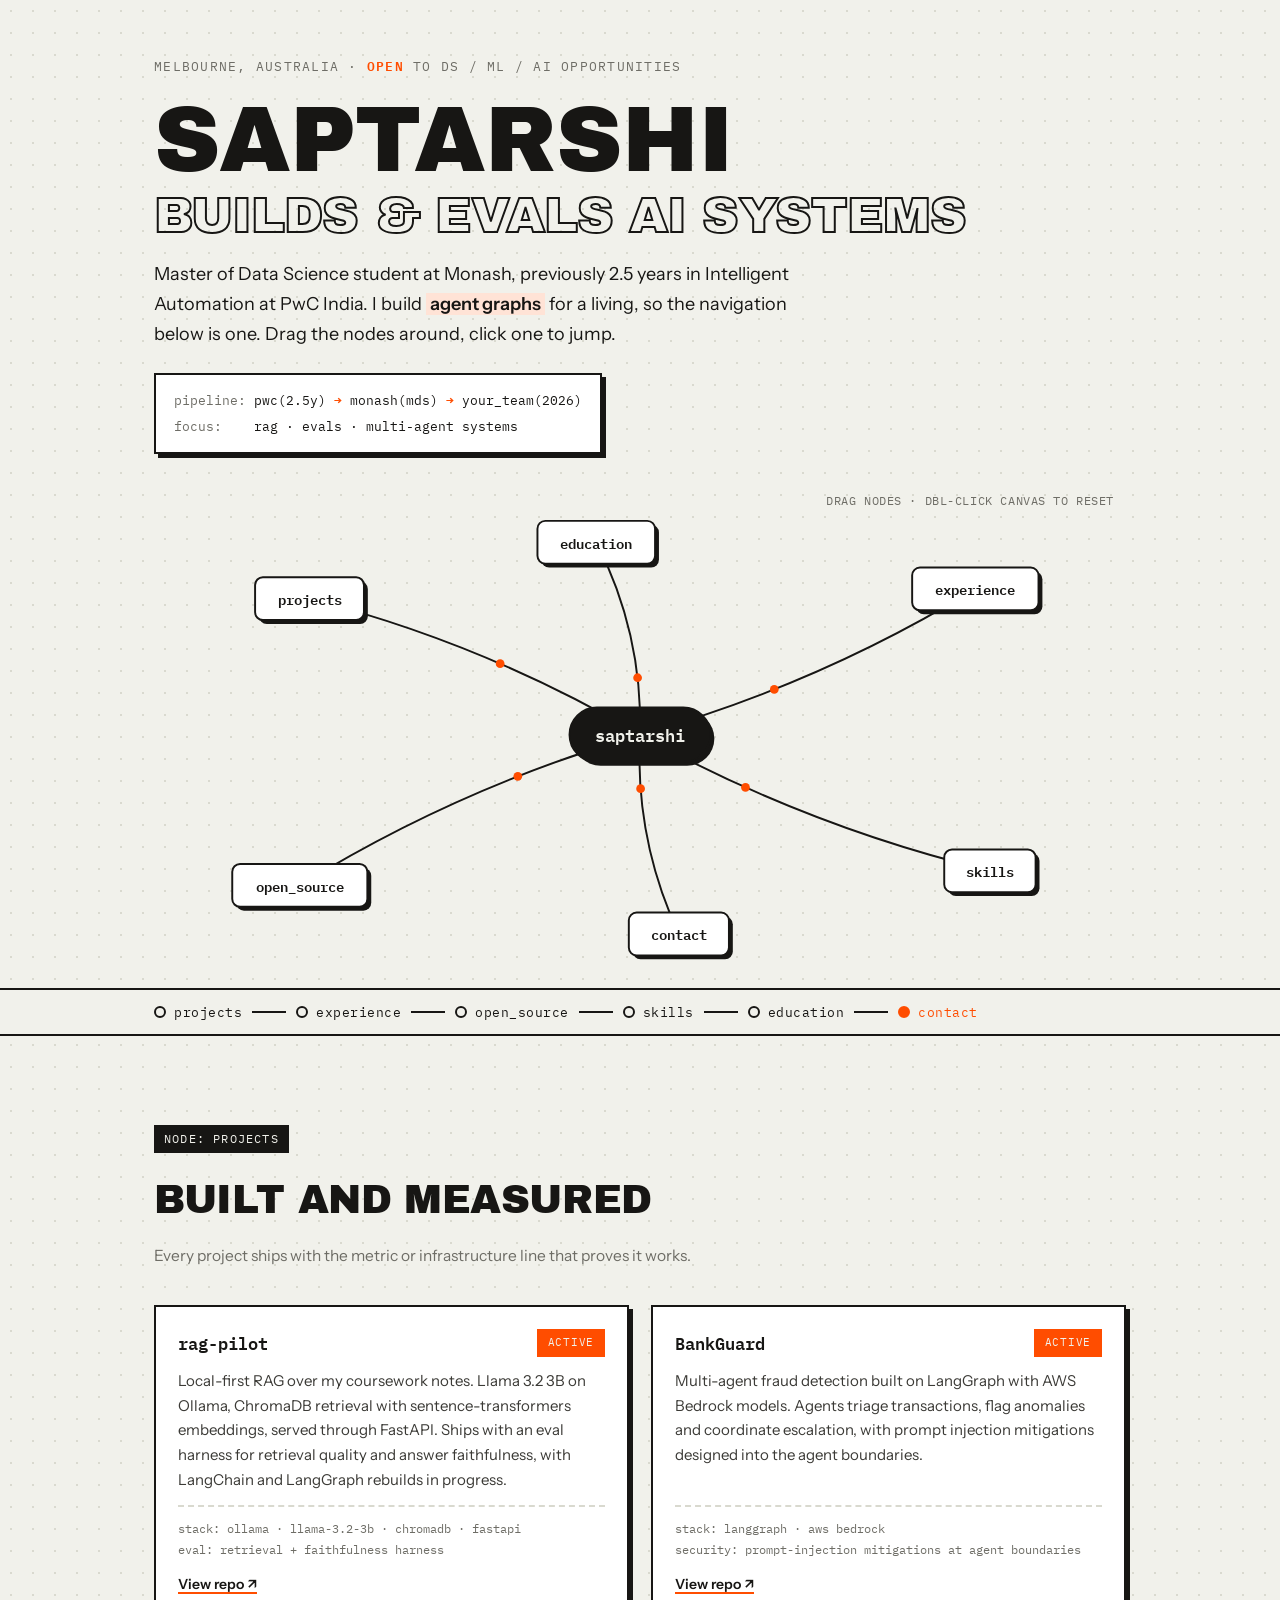
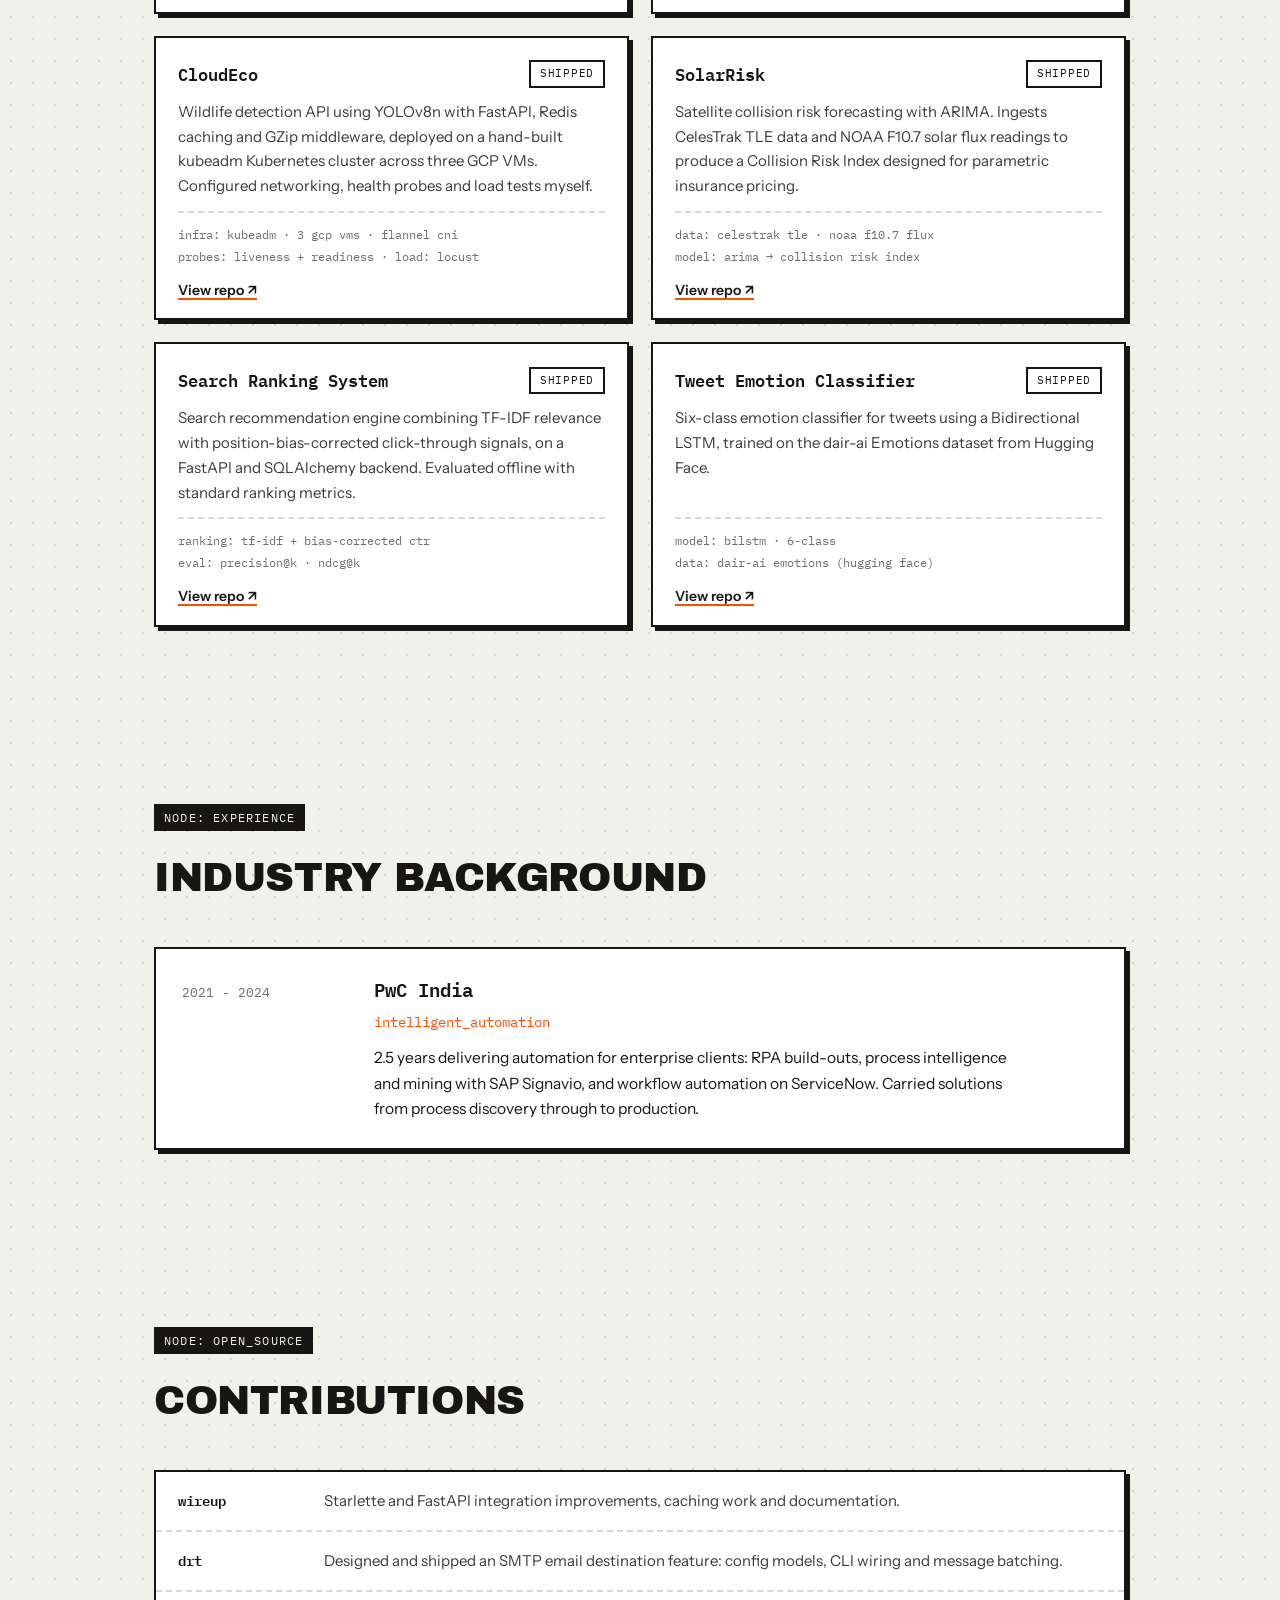
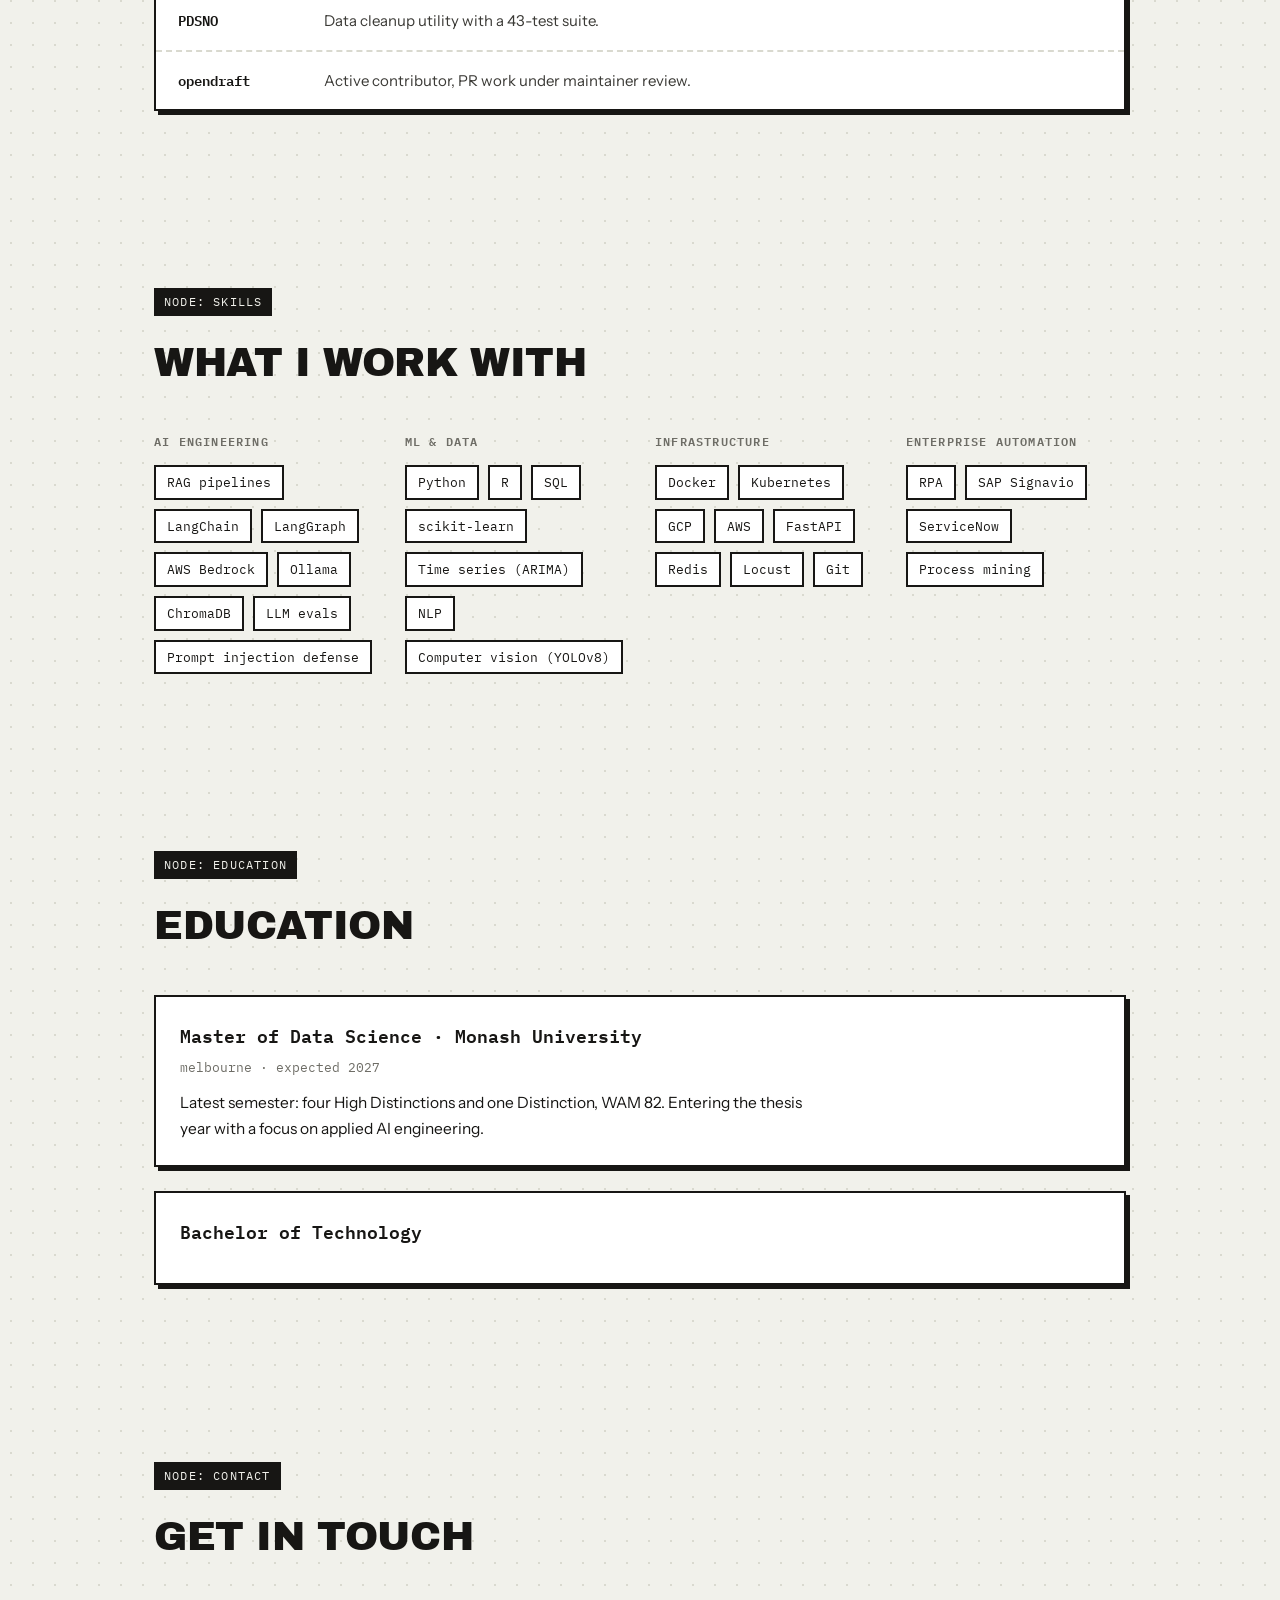
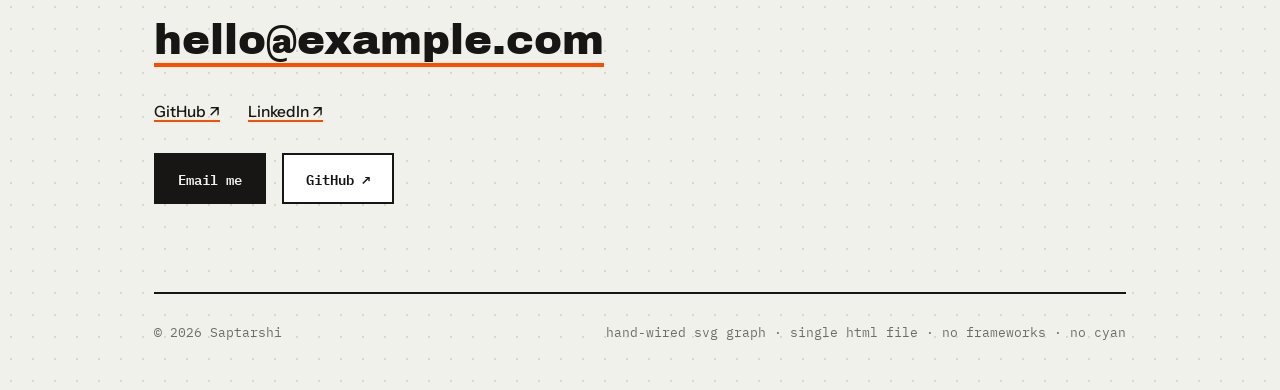
==== index.html @ e649b19e "change 1" ====
<!DOCTYPE html>
<html lang="en">
<head>
<meta charset="UTF-8">
<meta name="viewport" content="width=device-width, initial-scale=1.0">
<title>Saptarshi · AI Engineering Portfolio</title>
<meta name="description" content="Saptarshi: Master of Data Science student at Monash University and ex-PwC Intelligent Automation. Building RAG pipelines, multi-agent systems, and the evals to prove they work.">
<link rel="preconnect" href="https://fonts.googleapis.com">
<link rel="preconnect" href="https://fonts.gstatic.com" crossorigin>
<link href="https://fonts.googleapis.com/css2?family=Archivo+Black&family=Instrument+Sans:wght@400;500;600&family=IBM+Plex+Mono:wght@400;500;600&display=swap" rel="stylesheet">
<style>
  :root {
    --paper: #F1F1EB;
    --dot: #D9D9CF;
    --ink: #171614;
    --muted: #6E6D66;
    --card: #FFFFFF;
    --orange: #FF4D00;
    --orange-soft: #FFE3D6;
    --display: "Archivo Black", system-ui, sans-serif;
    --body: "Instrument Sans", system-ui, sans-serif;
    --mono: "IBM Plex Mono", ui-monospace, "SF Mono", Menlo, monospace;
    --shadow: 4px 4px 0 var(--ink);
    --shadow-lift: 6px 6px 0 var(--ink);
  }

  * { margin: 0; padding: 0; box-sizing: border-box; }
  html { scroll-behavior: smooth; }

  body {
    background-color: var(--paper);
    background-image: radial-gradient(var(--dot) 1.2px, transparent 1.2px);
    background-size: 22px 22px;
    color: var(--ink);
    font-family: var(--body);
    font-size: 16.5px;
    line-height: 1.65;
    -webkit-font-smoothing: antialiased;
    overflow-x: hidden;
  }

  ::selection { background: var(--orange); color: var(--paper); }

  a { color: var(--ink); text-decoration: underline; text-decoration-color: var(--orange); text-decoration-thickness: 2px; text-underline-offset: 3px; }
  a:hover { color: var(--orange); }
  a:focus-visible, [tabindex]:focus-visible {
    outline: 3px solid var(--orange);
    outline-offset: 3px;
  }

  .wrap { max-width: 1020px; margin: 0 auto; padding: 0 24px; }

  /* ---------- Hero ---------- */
  header { padding: 56px 0 20px; }
  .eyebrow {
    font-family: var(--mono); font-size: 12.5px; letter-spacing: 0.1em;
    text-transform: uppercase; color: var(--muted); margin-bottom: 18px;
  }
  .eyebrow b { color: var(--orange); font-weight: 600; }
  h1 {
    font-family: var(--display); font-weight: 400;
    font-size: clamp(44px, 8.5vw, 92px);
    line-height: 0.98; letter-spacing: -0.01em;
    text-transform: uppercase;
  }
  h1 .hollow {
    color: transparent;
    -webkit-text-stroke: 2px var(--ink);
    display: block;
    font-size: 0.55em;
    margin-top: 6px;
  }
  .lede { margin-top: 20px; max-width: 640px; font-size: 18px; }
  .lede b { background: var(--orange-soft); padding: 0 4px; font-weight: 600; }

  .spec {
    margin-top: 24px; display: inline-block;
    font-family: var(--mono); font-size: 13px; line-height: 2;
    background: var(--card); border: 2px solid var(--ink);
    box-shadow: var(--shadow);
    padding: 12px 18px;
  }
  .spec .k { color: var(--muted); }
  .spec .arrow { color: var(--orange); font-weight: 600; }

  /* ---------- Graph nav ---------- */
  .graph-wrap { position: relative; margin: 8px 0 0; }
  .graph-hint {
    position: absolute; top: 10px; right: 12px;
    font-family: var(--mono); font-size: 11.5px; color: var(--muted);
    letter-spacing: 0.05em; text-transform: uppercase;
    pointer-events: none;
  }
  #graph { width: 100%; height: auto; display: block; }
  #graph .node { cursor: pointer; }
  #graph .node .box { transition: fill 0.15s ease; }
  #graph .node:hover .box, #graph .node:focus-visible .box { stroke: var(--orange); }
  #graph .node:hover .nshadow { fill: var(--orange); }
  #graph .node text { user-select: none; pointer-events: none; }
  #graph .edge { transition: stroke 0.15s ease; }

  /* ---------- Pipeline nav (sticky scrollspy) ---------- */
  .pipeline {
    position: sticky; top: 0; z-index: 20;
    background: var(--paper);
    border-top: 2px solid var(--ink);
    border-bottom: 2px solid var(--ink);
    overflow-x: auto;
  }
  .pipeline-inner {
    display: flex; align-items: center;
    max-width: 1020px; margin: 0 auto; padding: 12px 24px;
    min-width: max-content;
  }
  .pnode {
    display: flex; align-items: center; gap: 8px;
    font-family: var(--mono); font-size: 12.5px; letter-spacing: 0.04em;
    color: var(--ink); text-decoration: none; white-space: nowrap;
  }
  .pnode:hover { color: var(--orange); }
  .pnode i {
    width: 12px; height: 12px; border: 2px solid var(--ink);
    border-radius: 50%; background: var(--paper); flex-shrink: 0;
    transition: background 0.15s ease, border-color 0.15s ease;
  }
  .pnode.active { color: var(--orange); }
  .pnode.active i { background: var(--orange); border-color: var(--orange); }
  .pipe {
    width: 34px; height: 2px; background: var(--ink); margin: 0 10px; flex-shrink: 0;
  }
  @media (max-width: 640px) {
    .pnode span { display: none; }
    .pnode.active span { display: inline; }
    .pipe { width: 20px; }
  }

  /* ---------- Sections ---------- */
  .section { padding: 88px 0; }
  .section-head { margin-bottom: 36px; }
  .section-label {
    display: inline-block;
    font-family: var(--mono); font-size: 12px; letter-spacing: 0.1em;
    text-transform: uppercase; color: var(--paper);
    background: var(--ink); padding: 4px 10px; margin-bottom: 14px;
  }
  h2 {
    font-family: var(--display); font-weight: 400;
    font-size: clamp(26px, 4.5vw, 40px); text-transform: uppercase;
    letter-spacing: -0.01em;
  }
  .section-sub { margin-top: 10px; color: var(--muted); max-width: 580px; font-size: 15.5px; }

  /* ---------- Projects ---------- */
  .grid { display: grid; grid-template-columns: 1fr 1fr; gap: 22px; }
  @media (max-width: 780px) { .grid { grid-template-columns: 1fr; } }

  .card {
    background: var(--card);
    border: 2px solid var(--ink);
    box-shadow: var(--shadow);
    padding: 22px 22px 16px;
    display: flex; flex-direction: column; gap: 12px;
    transition: transform 0.15s ease, box-shadow 0.15s ease;
  }
  .card:hover {
    transform: translate(-2px, -2px);
    box-shadow: var(--shadow-lift);
  }
  .card-head { display: flex; align-items: center; justify-content: space-between; gap: 12px; }
  .card h3 { font-family: var(--mono); font-weight: 600; font-size: 17px; }
  .chip {
    font-family: var(--mono); font-size: 10.5px; letter-spacing: 0.07em;
    text-transform: uppercase;
    padding: 3px 9px; border: 2px solid var(--ink); white-space: nowrap;
  }
  .chip-shipped { background: var(--card); color: var(--ink); }
  .chip-active { background: var(--orange); border-color: var(--orange); color: var(--paper); }
  .card p { font-size: 15px; color: #3B3A36; flex: 1; }
  .metrics {
    font-family: var(--mono); font-size: 12px; color: var(--muted);
    border-top: 2px dashed var(--dot); padding-top: 11px; line-height: 1.8;
    word-break: break-word;
  }
  .card-link { font-size: 14px; font-weight: 600; }

  /* ---------- Experience ---------- */
  .xp {
    display: flex; gap: 32px; align-items: baseline;
    background: var(--card); border: 2px solid var(--ink); box-shadow: var(--shadow);
    padding: 26px;
  }
  @media (max-width: 640px) { .xp { flex-direction: column; gap: 8px; } }
  .xp-when { font-family: var(--mono); font-size: 13px; color: var(--muted); min-width: 160px; }
  .xp h3 { font-family: var(--mono); font-weight: 600; font-size: 19px; margin-bottom: 4px; }
  .xp .role { color: var(--orange); font-size: 13.5px; margin-bottom: 12px; font-family: var(--mono); }
  .xp p { max-width: 640px; font-size: 15.5px; }

  /* ---------- Open source ---------- */
  .oss-list { display: flex; flex-direction: column; border: 2px solid var(--ink); background: var(--card); box-shadow: var(--shadow); }
  .oss-item {
    display: flex; gap: 26px; padding: 16px 22px; align-items: baseline;
    border-bottom: 2px dashed var(--dot);
  }
  .oss-item:last-child { border-bottom: none; }
  .oss-item:hover { background: var(--orange-soft); }
  .oss-name { font-family: var(--mono); font-size: 14px; font-weight: 600; min-width: 120px; }
  .oss-desc { font-size: 15px; color: #3B3A36; }
  @media (max-width: 640px) { .oss-item { flex-direction: column; gap: 3px; } }

  /* ---------- Skills ---------- */
  .skills { display: grid; grid-template-columns: repeat(auto-fit, minmax(210px, 1fr)); gap: 30px; }
  .skill-group h3 {
    font-family: var(--mono); font-size: 12px; letter-spacing: 0.1em;
    text-transform: uppercase; color: var(--muted); margin-bottom: 13px; font-weight: 600;
  }
  .tags { display: flex; flex-wrap: wrap; gap: 9px; }
  .tag {
    font-family: var(--mono); font-size: 12.5px; padding: 5px 11px;
    border: 2px solid var(--ink); background: var(--card);
    transition: transform 0.12s ease, box-shadow 0.12s ease;
  }
  .tag:hover { transform: translate(-1px, -1px); box-shadow: 2px 2px 0 var(--ink); }

  /* ---------- Education ---------- */
  .edu { background: var(--card); border: 2px solid var(--ink); box-shadow: var(--shadow); padding: 24px; }
  .edu h3 { font-family: var(--mono); font-weight: 600; font-size: 18px; }
  .edu .meta { font-family: var(--mono); font-size: 13px; color: var(--muted); margin: 6px 0 12px; }
  .edu p { max-width: 640px; font-size: 15.5px; }
  .edu + .edu { margin-top: 24px; }

  /* ---------- Contact ---------- */
  .contact-big a {
    font-family: var(--display); font-weight: 400;
    font-size: clamp(20px, 4.5vw, 42px); text-transform: lowercase;
    color: var(--ink); text-decoration: none;
    border-bottom: 4px solid var(--orange);
  }
  .contact-big a:hover { color: var(--orange); }
  .contact-links { margin-top: 24px; display: flex; gap: 28px; flex-wrap: wrap; font-size: 15.5px; font-weight: 500; }

  .btn {
    font-family: var(--mono); font-weight: 600; font-size: 14px;
    padding: 12px 22px; display: inline-block; text-decoration: none;
    border: 2px solid var(--ink); transition: transform 0.12s ease, box-shadow 0.12s ease;
  }
  .btn:hover { transform: translate(-2px, -2px); box-shadow: var(--shadow); color: inherit; }
  .btn-primary { background: var(--ink); color: var(--paper); }
  .btn-primary:hover { color: var(--paper); }
  .btn-ghost { background: var(--card); color: var(--ink); }
  .cta-row { margin-top: 28px; display: flex; gap: 16px; flex-wrap: wrap; }

  footer {
    border-top: 2px solid var(--ink);
    padding: 28px 0 48px;
    font-family: var(--mono); font-size: 12.5px; color: var(--muted);
    display: flex; justify-content: space-between; gap: 16px; flex-wrap: wrap;
  }

  /* ---------- Reveal ---------- */
  .reveal { opacity: 1; transform: none; }
  .js .reveal { opacity: 0; transform: translateY(18px); transition: opacity 0.5s ease, transform 0.5s ease; }
  .js .reveal.visible { opacity: 1; transform: none; }

  @media (prefers-reduced-motion: reduce) {
    html { scroll-behavior: auto; }
    .js .reveal { opacity: 1; transform: none; transition: none; }
    .card, .tag, .btn { transition: none; }
    #graph .pulse { display: none; }
  }
</style>
</head>
<body>

<div class="wrap">
  <header>
    <p class="eyebrow">Melbourne, Australia · <b>open</b> to DS / ML / AI opportunities</p>
    <h1>
      Saptarshi<!-- TODO: surname -->
      <span class="hollow">builds &amp; evals ai systems</span>
    </h1>
    <p class="lede">
      Master of Data Science student at Monash, previously 2.5 years in Intelligent
      Automation at PwC India. I build <b>agent graphs</b> for a living,
      so the navigation below is one. Drag the nodes around, click one to jump.
    </p>
    <div class="spec">
      <span class="k">pipeline:</span> pwc(2.5y) <span class="arrow">→</span> monash(mds) <span class="arrow">→</span> your_team(2026)<br>
      <span class="k">focus:&nbsp;&nbsp;&nbsp;</span> rag · evals · multi-agent systems
    </div>
  </header>

  <div class="graph-wrap">
    <span class="graph-hint">drag nodes · dbl-click canvas to reset</span>
    <svg id="graph" role="navigation" aria-label="Site navigation graph"></svg>
  </div>
</div>

<nav class="pipeline" aria-label="Section navigation">
  <div class="pipeline-inner">
    <a class="pnode" href="#projects" data-spy="projects"><i></i><span>projects</span></a>
    <span class="pipe"></span>
    <a class="pnode" href="#experience" data-spy="experience"><i></i><span>experience</span></a>
    <span class="pipe"></span>
    <a class="pnode" href="#opensource" data-spy="opensource"><i></i><span>open_source</span></a>
    <span class="pipe"></span>
    <a class="pnode" href="#skills" data-spy="skills"><i></i><span>skills</span></a>
    <span class="pipe"></span>
    <a class="pnode" href="#education" data-spy="education"><i></i><span>education</span></a>
    <span class="pipe"></span>
    <a class="pnode" href="#contact" data-spy="contact"><i></i><span>contact</span></a>
  </div>
</nav>

<div class="wrap">

  <section class="section reveal" id="projects">
    <div class="section-head">
      <p class="section-label">node: projects</p>
      <h2>Built and measured</h2>
      <p class="section-sub">Every project ships with the metric or infrastructure line that proves it works.</p>
    </div>
    <div class="grid">

      <article class="card">
        <div class="card-head">
          <h3>rag-pilot</h3>
          <span class="chip chip-active">active</span>
        </div>
        <p>
          Local-first RAG over my coursework notes. Llama 3.2 3B on Ollama, ChromaDB
          retrieval with sentence-transformers embeddings, served through FastAPI.
          Ships with an eval harness for retrieval quality and answer faithfulness,
          with LangChain and LangGraph rebuilds in progress.
        </p>
        <div class="metrics">stack: ollama · llama-3.2-3b · chromadb · fastapi<br>eval: retrieval + faithfulness harness</div>
        <a class="card-link" href="https://github.com/sap6011" target="_blank" rel="noopener">View repo ↗</a> <!-- TODO: exact repo URL -->
      </article>

      <article class="card">
        <div class="card-head">
          <h3>BankGuard</h3>
          <span class="chip chip-active">active</span>
        </div>
        <p>
          Multi-agent fraud detection built on LangGraph with AWS Bedrock models.
          Agents triage transactions, flag anomalies and coordinate escalation, with
          prompt injection mitigations designed into the agent boundaries.
        </p>
        <div class="metrics">stack: langgraph · aws bedrock<br>security: prompt-injection mitigations at agent boundaries</div>
        <a class="card-link" href="https://github.com/sap6011" target="_blank" rel="noopener">View repo ↗</a> <!-- TODO: exact repo URL -->
      </article>

      <article class="card">
        <div class="card-head">
          <h3>CloudEco</h3>
          <span class="chip chip-shipped">shipped</span>
        </div>
        <p>
          Wildlife detection API using YOLOv8n with FastAPI, Redis caching and GZip
          middleware, deployed on a hand-built kubeadm Kubernetes cluster across three
          GCP VMs. Configured networking, health probes and load tests myself.
        </p>
        <div class="metrics">infra: kubeadm · 3 gcp vms · flannel cni<br>probes: liveness + readiness · load: locust</div>
        <a class="card-link" href="https://github.com/sap6011" target="_blank" rel="noopener">View repo ↗</a> <!-- TODO: exact repo URL -->
      </article>

      <article class="card">
        <div class="card-head">
          <h3>SolarRisk</h3>
          <span class="chip chip-shipped">shipped</span>
        </div>
        <p>
          Satellite collision risk forecasting with ARIMA. Ingests CelesTrak TLE data
          and NOAA F10.7 solar flux readings to produce a Collision Risk Index designed
          for parametric insurance pricing.
        </p>
        <div class="metrics">data: celestrak tle · noaa f10.7 flux<br>model: arima → collision risk index</div>
        <a class="card-link" href="https://github.com/sap6011" target="_blank" rel="noopener">View repo ↗</a> <!-- TODO: exact repo URL -->
      </article>

      <article class="card">
        <div class="card-head">
          <h3>Search Ranking System</h3>
          <span class="chip chip-shipped">shipped</span>
        </div>
        <p>
          Search recommendation engine combining TF-IDF relevance with
          position-bias-corrected click-through signals, on a FastAPI and SQLAlchemy
          backend. Evaluated offline with standard ranking metrics.
        </p>
        <div class="metrics">ranking: tf-idf + bias-corrected ctr<br>eval: precision@k · ndcg@k</div>
        <a class="card-link" href="https://github.com/sap6011" target="_blank" rel="noopener">View repo ↗</a> <!-- TODO: exact repo URL -->
      </article>

      <article class="card">
        <div class="card-head">
          <h3>Tweet Emotion Classifier</h3>
          <span class="chip chip-shipped">shipped</span>
        </div>
        <p>
          Six-class emotion classifier for tweets using a Bidirectional LSTM, trained
          on the dair-ai Emotions dataset from Hugging Face.
        </p>
        <div class="metrics">model: bilstm · 6-class<br>data: dair-ai emotions (hugging face)</div>
        <a class="card-link" href="https://github.com/sap6011" target="_blank" rel="noopener">View repo ↗</a> <!-- TODO: exact repo URL -->
      </article>

    </div>
  </section>

  <section class="section reveal" id="experience">
    <div class="section-head">
      <p class="section-label">node: experience</p>
      <h2>Industry background</h2>
    </div>
    <div class="xp">
      <div class="xp-when">2021 - 2024 <!-- TODO: exact dates --></div>
      <div>
        <h3>PwC India</h3>
        <p class="role">intelligent_automation <!-- TODO: exact job title --></p>
        <p>
          2.5 years delivering automation for enterprise clients: RPA build-outs,
          process intelligence and mining with SAP Signavio, and workflow automation
          on ServiceNow. Carried solutions from process discovery through to production.
        </p>
      </div>
    </div>
  </section>

  <section class="section reveal" id="opensource">
    <div class="section-head">
      <p class="section-label">node: open_source</p>
      <h2>Contributions</h2>
    </div>
    <div class="oss-list">
      <div class="oss-item">
        <span class="oss-name">wireup</span>
        <span class="oss-desc">Starlette and FastAPI integration improvements, caching work and documentation.</span>
      </div>
      <div class="oss-item">
        <span class="oss-name">drt</span>
        <span class="oss-desc">Designed and shipped an SMTP email destination feature: config models, CLI wiring and message batching.</span>
      </div>
      <div class="oss-item">
        <span class="oss-name">PDSNO</span>
        <span class="oss-desc">Data cleanup utility with a 43-test suite.</span>
      </div>
      <div class="oss-item">
        <span class="oss-name">opendraft</span>
        <span class="oss-desc">Active contributor, PR work under maintainer review.</span>
      </div>
    </div>
  </section>

  <section class="section reveal" id="skills">
    <div class="section-head">
      <p class="section-label">node: skills</p>
      <h2>What I work with</h2>
    </div>
    <div class="skills">
      <div class="skill-group">
        <h3>AI engineering</h3>
        <div class="tags">
          <span class="tag">RAG pipelines</span><span class="tag">LangChain</span><span class="tag">LangGraph</span>
          <span class="tag">AWS Bedrock</span><span class="tag">Ollama</span><span class="tag">ChromaDB</span>
          <span class="tag">LLM evals</span><span class="tag">Prompt injection defense</span>
        </div>
      </div>
      <div class="skill-group">
        <h3>ML &amp; data</h3>
        <div class="tags">
          <span class="tag">Python</span><span class="tag">R</span><span class="tag">SQL</span>
          <span class="tag">scikit-learn</span><span class="tag">Time series (ARIMA)</span>
          <span class="tag">NLP</span><span class="tag">Computer vision (YOLOv8)</span>
        </div>
      </div>
      <div class="skill-group">
        <h3>Infrastructure</h3>
        <div class="tags">
          <span class="tag">Docker</span><span class="tag">Kubernetes</span><span class="tag">GCP</span>
          <span class="tag">AWS</span><span class="tag">FastAPI</span><span class="tag">Redis</span>
          <span class="tag">Locust</span><span class="tag">Git</span>
        </div>
      </div>
      <div class="skill-group">
        <h3>Enterprise automation</h3>
        <div class="tags">
          <span class="tag">RPA</span><span class="tag">SAP Signavio</span>
          <span class="tag">ServiceNow</span><span class="tag">Process mining</span>
        </div>
      </div>
    </div>
  </section>

  <section class="section reveal" id="education">
    <div class="section-head">
      <p class="section-label">node: education</p>
      <h2>Education</h2>
    </div>
    <div class="edu">
      <h3>Master of Data Science · Monash University</h3>
      <p class="meta">melbourne · expected 2027 <!-- TODO: verify graduation year --></p>
      <p>
        Latest semester: four High Distinctions and one Distinction, WAM 82.
        <!-- TODO: verify WAM and update as new results land -->
        Entering the thesis year with a focus on applied AI engineering.
      </p>
    </div>
    <div class="edu">
      <h3>Bachelor of Technology <!-- TODO: degree name --></h3>
      <p class="meta"><!-- TODO: university · years --></p>
    </div>
  </section>

  <section class="section reveal" id="contact">
    <div class="section-head">
      <p class="section-label">node: contact</p>
      <h2>Get in touch</h2>
    </div>
    <p class="contact-big"><a href="mailto:hello@example.com">hello@example.com</a></p> <!-- TODO: real email -->
    <div class="contact-links">
      <a href="https://github.com/sap6011" target="_blank" rel="noopener">GitHub ↗</a>
      <a href="#" target="_blank" rel="noopener">LinkedIn ↗</a> <!-- TODO: LinkedIn URL -->
    </div>
    <div class="cta-row">
      <a class="btn btn-primary" href="mailto:hello@example.com">Email me</a> <!-- TODO: real email -->
      <a class="btn btn-ghost" href="https://github.com/sap6011" target="_blank" rel="noopener">GitHub ↗</a>
    </div>
  </section>

  <footer>
    <span>© <span id="year">2026</span> Saptarshi</span>
    <span>hand-wired svg graph · single html file · no frameworks · no cyan</span>
  </footer>

</div>

<script>
(function () {
  document.documentElement.classList.add("js");
  document.getElementById("year").textContent = new Date().getFullYear();

  var reduced = window.matchMedia("(prefers-reduced-motion: reduce)").matches;
  var SVG_NS = "http://www.w3.org/2000/svg";

  /* ================= Graph navigation ================= */

  var svg = document.getElementById("graph");

  var NODES = [
    { id: "root",       label: "saptarshi",   href: null,          root: true },
    { id: "projects",   label: "projects",    href: "#projects" },
    { id: "experience", label: "experience",  href: "#experience" },
    { id: "opensource", label: "open_source", href: "#opensource" },
    { id: "skills",     label: "skills",      href: "#skills" },
    { id: "education",  label: "education",   href: "#education" },
    { id: "contact",    label: "contact",     href: "#contact" }
  ];

  /* Two layouts: wide (landscape) and narrow (portrait) */
  var LAYOUTS = {
    wide: {
      viewBox: [0, 0, 1000, 520],
      pos: {
        root:       [500, 260],
        projects:   [160, 120],
        experience: [845, 110],
        opensource: [150, 415],
        skills:     [860, 400],
        education:  [455, 62],
        contact:    [540, 465]
      }
    },
    narrow: {
      viewBox: [0, 0, 620, 700],
      pos: {
        root:       [310, 350],
        projects:   [140, 130],
        experience: [480, 140],
        opensource: [120, 360],
        skills:     [500, 370],
        education:  [300, 90],
        contact:    [310, 610]
      }
    }
  };

  var mode = window.innerWidth < 700 ? "narrow" : "wide";
  var positions = {};
  var nodeEls = {};
  var edges = [];       /* { path, pulse, motion, to } */
  var edgesLayer, nodesLayer;

  function copyPositions() {
    var src = LAYOUTS[mode].pos;
    positions = {};
    for (var k in src) positions[k] = [src[k][0], src[k][1]];
  }

  function edgePath(from, to) {
    var x1 = positions[from][0], y1 = positions[from][1];
    var x2 = positions[to][0],   y2 = positions[to][1];
    var mx = (x1 + x2) / 2, my = (y1 + y2) / 2;
    /* Perpendicular offset for a gentle hand-drawn curve */
    var dx = x2 - x1, dy = y2 - y1;
    var len = Math.sqrt(dx * dx + dy * dy) || 1;
    var ox = (-dy / len) * 26, oy = (dx / len) * 26;
    return "M " + x1 + " " + y1 + " Q " + (mx + ox) + " " + (my + oy) + " " + x2 + " " + y2;
  }

  function nodeSize(n) {
    var w = n.label.length * 9 + 40;
    var h = n.root ? 56 : 44;
    if (n.root) w += 24;
    return [w, h];
  }

  function buildGraph() {
    svg.innerHTML = "";
    var vb = LAYOUTS[mode].viewBox;
    svg.setAttribute("viewBox", vb.join(" "));

    /* Arrowhead marker */
    var defs = document.createElementNS(SVG_NS, "defs");
    defs.innerHTML =
      '<marker id="arrow" viewBox="0 0 10 10" refX="9" refY="5" markerWidth="7" markerHeight="7" orient="auto-start-reverse">' +
      '<path d="M 0 0 L 10 5 L 0 10 z" fill="#171614"></path></marker>';
    svg.appendChild(defs);

    edgesLayer = document.createElementNS(SVG_NS, "g");
    nodesLayer = document.createElementNS(SVG_NS, "g");
    svg.appendChild(edgesLayer);
    svg.appendChild(nodesLayer);

    edges = [];
    nodeEls = {};

    /* Edges from root to every tab node */
    NODES.forEach(function (n, idx) {
      if (n.root) return;
      var d = edgePath("root", n.id);

      var path = document.createElementNS(SVG_NS, "path");
      path.setAttribute("class", "edge");
      path.setAttribute("d", d);
      path.setAttribute("fill", "none");
      path.setAttribute("stroke", "#171614");
      path.setAttribute("stroke-width", "2");
      path.setAttribute("marker-end", "url(#arrow)");
      edgesLayer.appendChild(path);

      /* Pulse dot travelling along the edge */
      var pulse = document.createElementNS(SVG_NS, "circle");
      pulse.setAttribute("class", "pulse");
      pulse.setAttribute("r", "4.5");
      pulse.setAttribute("fill", "#FF4D00");
      var motion = document.createElementNS(SVG_NS, "animateMotion");
      motion.setAttribute("dur", (3.6 + idx * 0.55).toFixed(2) + "s");
      motion.setAttribute("repeatCount", "indefinite");
      motion.setAttribute("path", d);
      pulse.appendChild(motion);
      if (!reduced) edgesLayer.appendChild(pulse);

      edges.push({ path: path, pulse: pulse, motion: motion, to: n.id });
    });

    /* Nodes */
    NODES.forEach(function (n) {
      var size = nodeSize(n);
      var w = size[0], h = size[1];

      var g = document.createElementNS(SVG_NS, "g");
      g.setAttribute("class", "node");
      g.setAttribute("data-id", n.id);
      if (n.href) {
        g.setAttribute("role", "link");
        g.setAttribute("tabindex", "0");
        g.setAttribute("aria-label", "Go to " + n.label + " section");
      } else {
        g.setAttribute("aria-label", n.label);
      }

      var shadow = document.createElementNS(SVG_NS, "rect");
      shadow.setAttribute("class", "nshadow");
      shadow.setAttribute("x", -w / 2 + 4);
      shadow.setAttribute("y", -h / 2 + 4);
      shadow.setAttribute("width", w);
      shadow.setAttribute("height", h);
      shadow.setAttribute("rx", n.root ? h / 2 : 8);
      shadow.setAttribute("fill", "#171614");

      var box = document.createElementNS(SVG_NS, "rect");
      box.setAttribute("class", "box");
      box.setAttribute("x", -w / 2);
      box.setAttribute("y", -h / 2);
      box.setAttribute("width", w);
      box.setAttribute("height", h);
      box.setAttribute("rx", n.root ? h / 2 : 8);
      box.setAttribute("fill", n.root ? "#171614" : "#FFFFFF");
      box.setAttribute("stroke", "#171614");
      box.setAttribute("stroke-width", "2");

      var text = document.createElementNS(SVG_NS, "text");
      text.setAttribute("text-anchor", "middle");
      text.setAttribute("dominant-baseline", "central");
      text.setAttribute("font-family", "IBM Plex Mono, monospace");
      text.setAttribute("font-size", n.root ? "17" : "14");
      text.setAttribute("font-weight", "600");
      text.setAttribute("fill", n.root ? "#F1F1EB" : "#171614");
      text.textContent = n.label;

      g.appendChild(shadow);
      g.appendChild(box);
      g.appendChild(text);
      nodesLayer.appendChild(g);
      nodeEls[n.id] = g;
      setNodeTransform(n.id);

      attachNodeBehavior(g, n);
    });
  }

  function setNodeTransform(id) {
    nodeEls[id].setAttribute("transform", "translate(" + positions[id][0] + " " + positions[id][1] + ")");
  }

  function refreshEdges(nodeId) {
    edges.forEach(function (e) {
      if (nodeId && e.to !== nodeId && nodeId !== "root") return;
      var d = edgePath("root", e.to);
      e.path.setAttribute("d", d);
      e.motion.setAttribute("path", d);
    });
  }

  function svgPoint(evt) {
    var pt = svg.createSVGPoint();
    pt.x = evt.clientX;
    pt.y = evt.clientY;
    return pt.matrixTransform(svg.getScreenCTM().inverse());
  }

  function attachNodeBehavior(g, n) {
    var dragging = false, moved = false, offX = 0, offY = 0;

    g.style.touchAction = "none";

    g.addEventListener("pointerdown", function (evt) {
      dragging = true; moved = false;
      var p = svgPoint(evt);
      offX = p.x - positions[n.id][0];
      offY = p.y - positions[n.id][1];
      g.setPointerCapture(evt.pointerId);
      evt.preventDefault();
    });

    g.addEventListener("pointermove", function (evt) {
      if (!dragging) return;
      var p = svgPoint(evt);
      var nx = p.x - offX, ny = p.y - offY;
      if (Math.abs(nx - positions[n.id][0]) > 3 || Math.abs(ny - positions[n.id][1]) > 3) moved = true;
      positions[n.id] = [nx, ny];
      setNodeTransform(n.id);
      refreshEdges(n.id);
    });

    g.addEventListener("pointerup", function (evt) {
      dragging = false;
      g.releasePointerCapture(evt.pointerId);
      if (!moved && n.href) {
        var target = document.querySelector(n.href);
        if (target) target.scrollIntoView({ behavior: reduced ? "auto" : "smooth" });
      }
    });

    g.addEventListener("keydown", function (evt) {
      if ((evt.key === "Enter" || evt.key === " ") && n.href) {
        evt.preventDefault();
        var target = document.querySelector(n.href);
        if (target) target.scrollIntoView({ behavior: reduced ? "auto" : "smooth" });
      }
    });
  }

  /* Double-click canvas resets positions */
  svg.addEventListener("dblclick", function () {
    copyPositions();
    NODES.forEach(function (n) { setNodeTransform(n.id); });
    refreshEdges();
  });

  /* Rebuild if crossing the breakpoint */
  window.addEventListener("resize", function () {
    var next = window.innerWidth < 700 ? "narrow" : "wide";
    if (next !== mode) {
      mode = next;
      copyPositions();
      buildGraph();
    }
  });

  copyPositions();
  buildGraph();

  /* ================= Scroll reveals ================= */
  var sections = document.querySelectorAll(".reveal");
  if (!reduced && "IntersectionObserver" in window) {
    var io = new IntersectionObserver(function (entries) {
      entries.forEach(function (e) {
        if (e.isIntersecting) { e.target.classList.add("visible"); io.unobserve(e.target); }
      });
    }, { threshold: 0.08 });
    sections.forEach(function (s) { io.observe(s); });
  } else {
    sections.forEach(function (s) { s.classList.add("visible"); });
  }

  /* ================= Pipeline scrollspy ================= */
  var spyLinks = document.querySelectorAll(".pnode");
  var spyMap = {};
  spyLinks.forEach(function (a) { spyMap[a.getAttribute("data-spy")] = a; });

  if ("IntersectionObserver" in window) {
    var spy = new IntersectionObserver(function (entries) {
      entries.forEach(function (e) {
        if (e.isIntersecting) {
          spyLinks.forEach(function (a) { a.classList.remove("active"); });
          var link = spyMap[e.target.id];
          if (link) link.classList.add("active");
        }
      });
    }, { rootMargin: "-35% 0px -55% 0px" });
    document.querySelectorAll(".section").forEach(function (s) { spy.observe(s); });
  }
})();
</script>

</body>
</html>
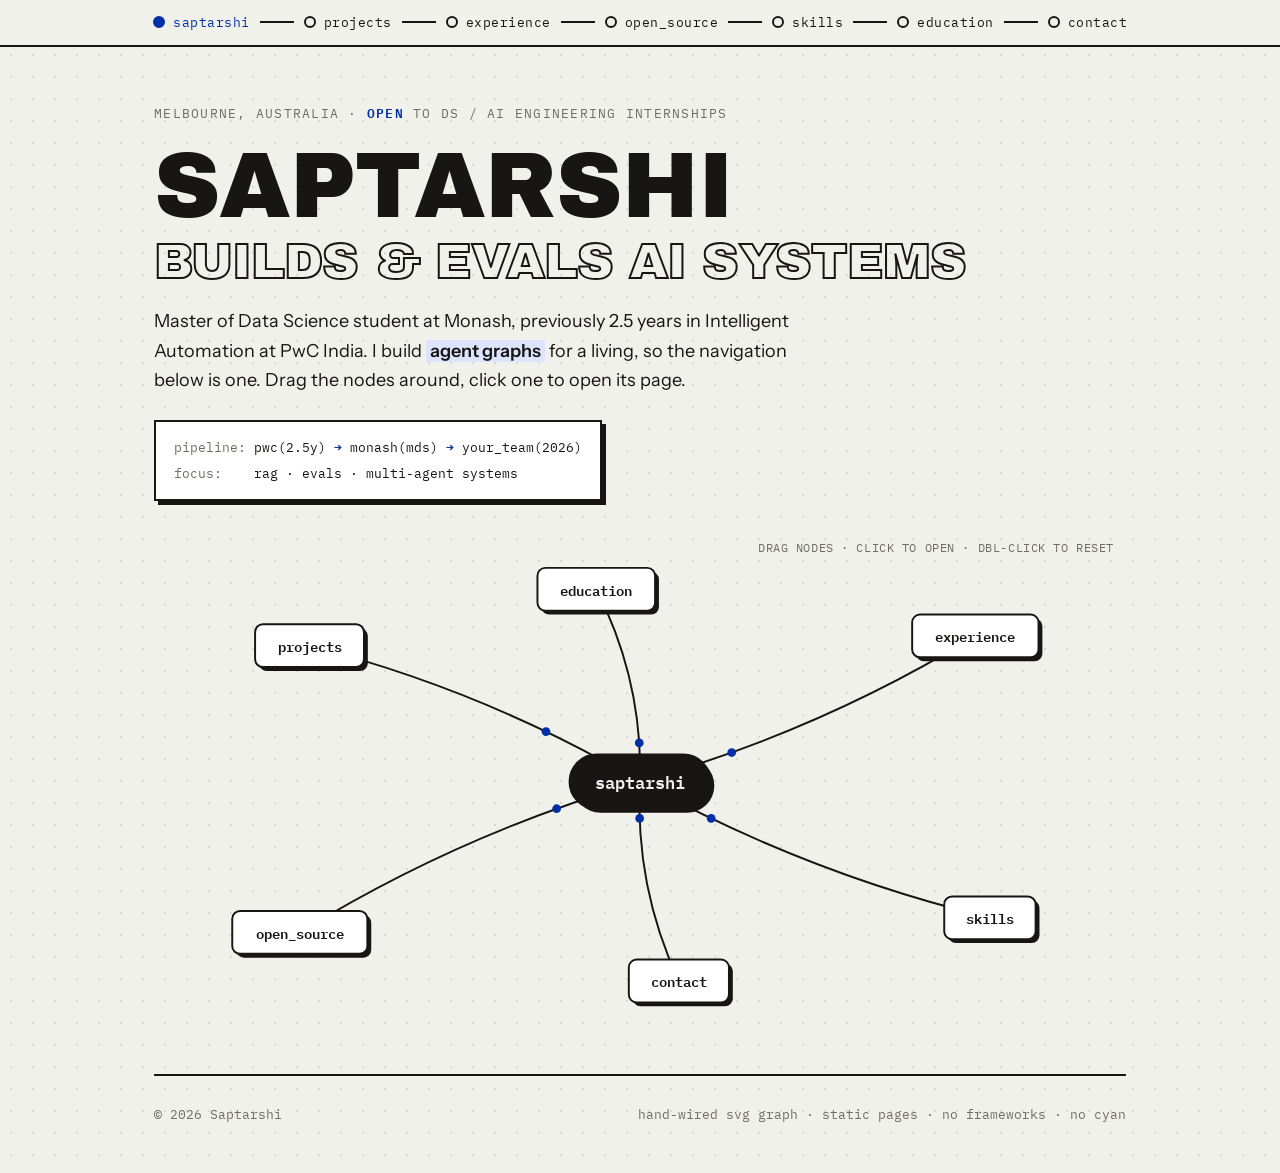
==== commit f7a12fb1: "Add new pages for open source contributions, projects, and skills; create styles for consistent desi" ====
--- a/index.html
+++ b/index.html
@@ -8,272 +8,32 @@
 <link rel="preconnect" href="https://fonts.googleapis.com">
 <link rel="preconnect" href="https://fonts.gstatic.com" crossorigin>
 <link href="https://fonts.googleapis.com/css2?family=Archivo+Black&family=Instrument+Sans:wght@400;500;600&family=IBM+Plex+Mono:wght@400;500;600&display=swap" rel="stylesheet">
-<style>
-  :root {
-    --paper: #F1F1EB;
-    --dot: #D9D9CF;
-    --ink: #171614;
-    --muted: #6E6D66;
-    --card: #FFFFFF;
-    --orange: #FF4D00;
-    --orange-soft: #FFE3D6;
-    --display: "Archivo Black", system-ui, sans-serif;
-    --body: "Instrument Sans", system-ui, sans-serif;
-    --mono: "IBM Plex Mono", ui-monospace, "SF Mono", Menlo, monospace;
-    --shadow: 4px 4px 0 var(--ink);
-    --shadow-lift: 6px 6px 0 var(--ink);
-  }
-
-  * { margin: 0; padding: 0; box-sizing: border-box; }
-  html { scroll-behavior: smooth; }
-
-  body {
-    background-color: var(--paper);
-    background-image: radial-gradient(var(--dot) 1.2px, transparent 1.2px);
-    background-size: 22px 22px;
-    color: var(--ink);
-    font-family: var(--body);
-    font-size: 16.5px;
-    line-height: 1.65;
-    -webkit-font-smoothing: antialiased;
-    overflow-x: hidden;
-  }
-
-  ::selection { background: var(--orange); color: var(--paper); }
-
-  a { color: var(--ink); text-decoration: underline; text-decoration-color: var(--orange); text-decoration-thickness: 2px; text-underline-offset: 3px; }
-  a:hover { color: var(--orange); }
-  a:focus-visible, [tabindex]:focus-visible {
-    outline: 3px solid var(--orange);
-    outline-offset: 3px;
-  }
-
-  .wrap { max-width: 1020px; margin: 0 auto; padding: 0 24px; }
-
-  /* ---------- Hero ---------- */
-  header { padding: 56px 0 20px; }
-  .eyebrow {
-    font-family: var(--mono); font-size: 12.5px; letter-spacing: 0.1em;
-    text-transform: uppercase; color: var(--muted); margin-bottom: 18px;
-  }
-  .eyebrow b { color: var(--orange); font-weight: 600; }
-  h1 {
-    font-family: var(--display); font-weight: 400;
-    font-size: clamp(44px, 8.5vw, 92px);
-    line-height: 0.98; letter-spacing: -0.01em;
-    text-transform: uppercase;
-  }
-  h1 .hollow {
-    color: transparent;
-    -webkit-text-stroke: 2px var(--ink);
-    display: block;
-    font-size: 0.55em;
-    margin-top: 6px;
-  }
-  .lede { margin-top: 20px; max-width: 640px; font-size: 18px; }
-  .lede b { background: var(--orange-soft); padding: 0 4px; font-weight: 600; }
-
-  .spec {
-    margin-top: 24px; display: inline-block;
-    font-family: var(--mono); font-size: 13px; line-height: 2;
-    background: var(--card); border: 2px solid var(--ink);
-    box-shadow: var(--shadow);
-    padding: 12px 18px;
-  }
-  .spec .k { color: var(--muted); }
-  .spec .arrow { color: var(--orange); font-weight: 600; }
-
-  /* ---------- Graph nav ---------- */
-  .graph-wrap { position: relative; margin: 8px 0 0; }
-  .graph-hint {
-    position: absolute; top: 10px; right: 12px;
-    font-family: var(--mono); font-size: 11.5px; color: var(--muted);
-    letter-spacing: 0.05em; text-transform: uppercase;
-    pointer-events: none;
-  }
-  #graph { width: 100%; height: auto; display: block; }
-  #graph .node { cursor: pointer; }
-  #graph .node .box { transition: fill 0.15s ease; }
-  #graph .node:hover .box, #graph .node:focus-visible .box { stroke: var(--orange); }
-  #graph .node:hover .nshadow { fill: var(--orange); }
-  #graph .node text { user-select: none; pointer-events: none; }
-  #graph .edge { transition: stroke 0.15s ease; }
-
-  /* ---------- Pipeline nav (sticky scrollspy) ---------- */
-  .pipeline {
-    position: sticky; top: 0; z-index: 20;
-    background: var(--paper);
-    border-top: 2px solid var(--ink);
-    border-bottom: 2px solid var(--ink);
-    overflow-x: auto;
-  }
-  .pipeline-inner {
-    display: flex; align-items: center;
-    max-width: 1020px; margin: 0 auto; padding: 12px 24px;
-    min-width: max-content;
-  }
-  .pnode {
-    display: flex; align-items: center; gap: 8px;
-    font-family: var(--mono); font-size: 12.5px; letter-spacing: 0.04em;
-    color: var(--ink); text-decoration: none; white-space: nowrap;
-  }
-  .pnode:hover { color: var(--orange); }
-  .pnode i {
-    width: 12px; height: 12px; border: 2px solid var(--ink);
-    border-radius: 50%; background: var(--paper); flex-shrink: 0;
-    transition: background 0.15s ease, border-color 0.15s ease;
-  }
-  .pnode.active { color: var(--orange); }
-  .pnode.active i { background: var(--orange); border-color: var(--orange); }
-  .pipe {
-    width: 34px; height: 2px; background: var(--ink); margin: 0 10px; flex-shrink: 0;
-  }
-  @media (max-width: 640px) {
-    .pnode span { display: none; }
-    .pnode.active span { display: inline; }
-    .pipe { width: 20px; }
-  }
-
-  /* ---------- Sections ---------- */
-  .section { padding: 88px 0; }
-  .section-head { margin-bottom: 36px; }
-  .section-label {
-    display: inline-block;
-    font-family: var(--mono); font-size: 12px; letter-spacing: 0.1em;
-    text-transform: uppercase; color: var(--paper);
-    background: var(--ink); padding: 4px 10px; margin-bottom: 14px;
-  }
-  h2 {
-    font-family: var(--display); font-weight: 400;
-    font-size: clamp(26px, 4.5vw, 40px); text-transform: uppercase;
-    letter-spacing: -0.01em;
-  }
-  .section-sub { margin-top: 10px; color: var(--muted); max-width: 580px; font-size: 15.5px; }
-
-  /* ---------- Projects ---------- */
-  .grid { display: grid; grid-template-columns: 1fr 1fr; gap: 22px; }
-  @media (max-width: 780px) { .grid { grid-template-columns: 1fr; } }
-
-  .card {
-    background: var(--card);
-    border: 2px solid var(--ink);
-    box-shadow: var(--shadow);
-    padding: 22px 22px 16px;
-    display: flex; flex-direction: column; gap: 12px;
-    transition: transform 0.15s ease, box-shadow 0.15s ease;
-  }
-  .card:hover {
-    transform: translate(-2px, -2px);
-    box-shadow: var(--shadow-lift);
-  }
-  .card-head { display: flex; align-items: center; justify-content: space-between; gap: 12px; }
-  .card h3 { font-family: var(--mono); font-weight: 600; font-size: 17px; }
-  .chip {
-    font-family: var(--mono); font-size: 10.5px; letter-spacing: 0.07em;
-    text-transform: uppercase;
-    padding: 3px 9px; border: 2px solid var(--ink); white-space: nowrap;
-  }
-  .chip-shipped { background: var(--card); color: var(--ink); }
-  .chip-active { background: var(--orange); border-color: var(--orange); color: var(--paper); }
-  .card p { font-size: 15px; color: #3B3A36; flex: 1; }
-  .metrics {
-    font-family: var(--mono); font-size: 12px; color: var(--muted);
-    border-top: 2px dashed var(--dot); padding-top: 11px; line-height: 1.8;
-    word-break: break-word;
-  }
-  .card-link { font-size: 14px; font-weight: 600; }
-
-  /* ---------- Experience ---------- */
-  .xp {
-    display: flex; gap: 32px; align-items: baseline;
-    background: var(--card); border: 2px solid var(--ink); box-shadow: var(--shadow);
-    padding: 26px;
-  }
-  @media (max-width: 640px) { .xp { flex-direction: column; gap: 8px; } }
-  .xp-when { font-family: var(--mono); font-size: 13px; color: var(--muted); min-width: 160px; }
-  .xp h3 { font-family: var(--mono); font-weight: 600; font-size: 19px; margin-bottom: 4px; }
-  .xp .role { color: var(--orange); font-size: 13.5px; margin-bottom: 12px; font-family: var(--mono); }
-  .xp p { max-width: 640px; font-size: 15.5px; }
-
-  /* ---------- Open source ---------- */
-  .oss-list { display: flex; flex-direction: column; border: 2px solid var(--ink); background: var(--card); box-shadow: var(--shadow); }
-  .oss-item {
-    display: flex; gap: 26px; padding: 16px 22px; align-items: baseline;
-    border-bottom: 2px dashed var(--dot);
-  }
-  .oss-item:last-child { border-bottom: none; }
-  .oss-item:hover { background: var(--orange-soft); }
-  .oss-name { font-family: var(--mono); font-size: 14px; font-weight: 600; min-width: 120px; }
-  .oss-desc { font-size: 15px; color: #3B3A36; }
-  @media (max-width: 640px) { .oss-item { flex-direction: column; gap: 3px; } }
-
-  /* ---------- Skills ---------- */
-  .skills { display: grid; grid-template-columns: repeat(auto-fit, minmax(210px, 1fr)); gap: 30px; }
-  .skill-group h3 {
-    font-family: var(--mono); font-size: 12px; letter-spacing: 0.1em;
-    text-transform: uppercase; color: var(--muted); margin-bottom: 13px; font-weight: 600;
-  }
-  .tags { display: flex; flex-wrap: wrap; gap: 9px; }
-  .tag {
-    font-family: var(--mono); font-size: 12.5px; padding: 5px 11px;
-    border: 2px solid var(--ink); background: var(--card);
-    transition: transform 0.12s ease, box-shadow 0.12s ease;
-  }
-  .tag:hover { transform: translate(-1px, -1px); box-shadow: 2px 2px 0 var(--ink); }
-
-  /* ---------- Education ---------- */
-  .edu { background: var(--card); border: 2px solid var(--ink); box-shadow: var(--shadow); padding: 24px; }
-  .edu h3 { font-family: var(--mono); font-weight: 600; font-size: 18px; }
-  .edu .meta { font-family: var(--mono); font-size: 13px; color: var(--muted); margin: 6px 0 12px; }
-  .edu p { max-width: 640px; font-size: 15.5px; }
-  .edu + .edu { margin-top: 24px; }
-
-  /* ---------- Contact ---------- */
-  .contact-big a {
-    font-family: var(--display); font-weight: 400;
-    font-size: clamp(20px, 4.5vw, 42px); text-transform: lowercase;
-    color: var(--ink); text-decoration: none;
-    border-bottom: 4px solid var(--orange);
-  }
-  .contact-big a:hover { color: var(--orange); }
-  .contact-links { margin-top: 24px; display: flex; gap: 28px; flex-wrap: wrap; font-size: 15.5px; font-weight: 500; }
-
-  .btn {
-    font-family: var(--mono); font-weight: 600; font-size: 14px;
-    padding: 12px 22px; display: inline-block; text-decoration: none;
-    border: 2px solid var(--ink); transition: transform 0.12s ease, box-shadow 0.12s ease;
-  }
-  .btn:hover { transform: translate(-2px, -2px); box-shadow: var(--shadow); color: inherit; }
-  .btn-primary { background: var(--ink); color: var(--paper); }
-  .btn-primary:hover { color: var(--paper); }
-  .btn-ghost { background: var(--card); color: var(--ink); }
-  .cta-row { margin-top: 28px; display: flex; gap: 16px; flex-wrap: wrap; }
-
-  footer {
-    border-top: 2px solid var(--ink);
-    padding: 28px 0 48px;
-    font-family: var(--mono); font-size: 12.5px; color: var(--muted);
-    display: flex; justify-content: space-between; gap: 16px; flex-wrap: wrap;
-  }
-
-  /* ---------- Reveal ---------- */
-  .reveal { opacity: 1; transform: none; }
-  .js .reveal { opacity: 0; transform: translateY(18px); transition: opacity 0.5s ease, transform 0.5s ease; }
-  .js .reveal.visible { opacity: 1; transform: none; }
-
-  @media (prefers-reduced-motion: reduce) {
-    html { scroll-behavior: auto; }
-    .js .reveal { opacity: 1; transform: none; transition: none; }
-    .card, .tag, .btn { transition: none; }
-    #graph .pulse { display: none; }
-  }
-</style>
+<link rel="stylesheet" href="styles.css">
 </head>
 <body>
 
+<nav class="pipeline" aria-label="Site navigation">
+  <div class="pipeline-inner">
+    <a class="pnode root active" href="index.html"><i></i><span>saptarshi</span></a>
+    <span class="pipe"></span>
+    <a class="pnode" href="projects.html"><i></i><span>projects</span></a>
+    <span class="pipe"></span>
+    <a class="pnode" href="experience.html"><i></i><span>experience</span></a>
+    <span class="pipe"></span>
+    <a class="pnode" href="opensource.html"><i></i><span>open_source</span></a>
+    <span class="pipe"></span>
+    <a class="pnode" href="skills.html"><i></i><span>skills</span></a>
+    <span class="pipe"></span>
+    <a class="pnode" href="education.html"><i></i><span>education</span></a>
+    <span class="pipe"></span>
+    <a class="pnode" href="contact.html"><i></i><span>contact</span></a>
+  </div>
+</nav>
+
 <div class="wrap">
-  <header>
-    <p class="eyebrow">Melbourne, Australia · <b>open</b> to DS / ML / AI opportunities</p>
+
+  <header class="hero">
+    <p class="eyebrow">Melbourne, Australia · <b>open</b> to DS / AI engineering internships</p>
     <h1>
       Saptarshi<!-- TODO: surname -->
       <span class="hollow">builds &amp; evals ai systems</span>
@@ -281,7 +41,7 @@
     <p class="lede">
       Master of Data Science student at Monash, previously 2.5 years in Intelligent
       Automation at PwC India. I build <b>agent graphs</b> for a living,
-      so the navigation below is one. Drag the nodes around, click one to jump.
+      so the navigation below is one. Drag the nodes around, click one to open its page.
     </p>
     <div class="spec">
       <span class="k">pipeline:</span> pwc(2.5y) <span class="arrow">→</span> monash(mds) <span class="arrow">→</span> your_team(2026)<br>
@@ -290,550 +50,17 @@
   </header>
 
   <div class="graph-wrap">
-    <span class="graph-hint">drag nodes · dbl-click canvas to reset</span>
-    <svg id="graph" role="navigation" aria-label="Site navigation graph"></svg>
+    <span class="graph-hint">drag nodes · click to open · dbl-click to reset</span>
+    <svg id="graph" role="navigation" aria-label="Portfolio navigation graph"></svg>
   </div>
-</div>
-
-<nav class="pipeline" aria-label="Section navigation">
-  <div class="pipeline-inner">
-    <a class="pnode" href="#projects" data-spy="projects"><i></i><span>projects</span></a>
-    <span class="pipe"></span>
-    <a class="pnode" href="#experience" data-spy="experience"><i></i><span>experience</span></a>
-    <span class="pipe"></span>
-    <a class="pnode" href="#opensource" data-spy="opensource"><i></i><span>open_source</span></a>
-    <span class="pipe"></span>
-    <a class="pnode" href="#skills" data-spy="skills"><i></i><span>skills</span></a>
-    <span class="pipe"></span>
-    <a class="pnode" href="#education" data-spy="education"><i></i><span>education</span></a>
-    <span class="pipe"></span>
-    <a class="pnode" href="#contact" data-spy="contact"><i></i><span>contact</span></a>
-  </div>
-</nav>
-
-<div class="wrap">
-
-  <section class="section reveal" id="projects">
-    <div class="section-head">
-      <p class="section-label">node: projects</p>
-      <h2>Built and measured</h2>
-      <p class="section-sub">Every project ships with the metric or infrastructure line that proves it works.</p>
-    </div>
-    <div class="grid">
-
-      <article class="card">
-        <div class="card-head">
-          <h3>rag-pilot</h3>
-          <span class="chip chip-active">active</span>
-        </div>
-        <p>
-          Local-first RAG over my coursework notes. Llama 3.2 3B on Ollama, ChromaDB
-          retrieval with sentence-transformers embeddings, served through FastAPI.
-          Ships with an eval harness for retrieval quality and answer faithfulness,
-          with LangChain and LangGraph rebuilds in progress.
-        </p>
-        <div class="metrics">stack: ollama · llama-3.2-3b · chromadb · fastapi<br>eval: retrieval + faithfulness harness</div>
-        <a class="card-link" href="https://github.com/sap6011" target="_blank" rel="noopener">View repo ↗</a> <!-- TODO: exact repo URL -->
-      </article>
-
-      <article class="card">
-        <div class="card-head">
-          <h3>BankGuard</h3>
-          <span class="chip chip-active">active</span>
-        </div>
-        <p>
-          Multi-agent fraud detection built on LangGraph with AWS Bedrock models.
-          Agents triage transactions, flag anomalies and coordinate escalation, with
-          prompt injection mitigations designed into the agent boundaries.
-        </p>
-        <div class="metrics">stack: langgraph · aws bedrock<br>security: prompt-injection mitigations at agent boundaries</div>
-        <a class="card-link" href="https://github.com/sap6011" target="_blank" rel="noopener">View repo ↗</a> <!-- TODO: exact repo URL -->
-      </article>
-
-      <article class="card">
-        <div class="card-head">
-          <h3>CloudEco</h3>
-          <span class="chip chip-shipped">shipped</span>
-        </div>
-        <p>
-          Wildlife detection API using YOLOv8n with FastAPI, Redis caching and GZip
-          middleware, deployed on a hand-built kubeadm Kubernetes cluster across three
-          GCP VMs. Configured networking, health probes and load tests myself.
-        </p>
-        <div class="metrics">infra: kubeadm · 3 gcp vms · flannel cni<br>probes: liveness + readiness · load: locust</div>
-        <a class="card-link" href="https://github.com/sap6011" target="_blank" rel="noopener">View repo ↗</a> <!-- TODO: exact repo URL -->
-      </article>
-
-      <article class="card">
-        <div class="card-head">
-          <h3>SolarRisk</h3>
-          <span class="chip chip-shipped">shipped</span>
-        </div>
-        <p>
-          Satellite collision risk forecasting with ARIMA. Ingests CelesTrak TLE data
-          and NOAA F10.7 solar flux readings to produce a Collision Risk Index designed
-          for parametric insurance pricing.
-        </p>
-        <div class="metrics">data: celestrak tle · noaa f10.7 flux<br>model: arima → collision risk index</div>
-        <a class="card-link" href="https://github.com/sap6011" target="_blank" rel="noopener">View repo ↗</a> <!-- TODO: exact repo URL -->
-      </article>
-
-      <article class="card">
-        <div class="card-head">
-          <h3>Search Ranking System</h3>
-          <span class="chip chip-shipped">shipped</span>
-        </div>
-        <p>
-          Search recommendation engine combining TF-IDF relevance with
-          position-bias-corrected click-through signals, on a FastAPI and SQLAlchemy
-          backend. Evaluated offline with standard ranking metrics.
-        </p>
-        <div class="metrics">ranking: tf-idf + bias-corrected ctr<br>eval: precision@k · ndcg@k</div>
-        <a class="card-link" href="https://github.com/sap6011" target="_blank" rel="noopener">View repo ↗</a> <!-- TODO: exact repo URL -->
-      </article>
-
-      <article class="card">
-        <div class="card-head">
-          <h3>Tweet Emotion Classifier</h3>
-          <span class="chip chip-shipped">shipped</span>
-        </div>
-        <p>
-          Six-class emotion classifier for tweets using a Bidirectional LSTM, trained
-          on the dair-ai Emotions dataset from Hugging Face.
-        </p>
-        <div class="metrics">model: bilstm · 6-class<br>data: dair-ai emotions (hugging face)</div>
-        <a class="card-link" href="https://github.com/sap6011" target="_blank" rel="noopener">View repo ↗</a> <!-- TODO: exact repo URL -->
-      </article>
-
-    </div>
-  </section>
-
-  <section class="section reveal" id="experience">
-    <div class="section-head">
-      <p class="section-label">node: experience</p>
-      <h2>Industry background</h2>
-    </div>
-    <div class="xp">
-      <div class="xp-when">2021 - 2024 <!-- TODO: exact dates --></div>
-      <div>
-        <h3>PwC India</h3>
-        <p class="role">intelligent_automation <!-- TODO: exact job title --></p>
-        <p>
-          2.5 years delivering automation for enterprise clients: RPA build-outs,
-          process intelligence and mining with SAP Signavio, and workflow automation
-          on ServiceNow. Carried solutions from process discovery through to production.
-        </p>
-      </div>
-    </div>
-  </section>
-
-  <section class="section reveal" id="opensource">
-    <div class="section-head">
-      <p class="section-label">node: open_source</p>
-      <h2>Contributions</h2>
-    </div>
-    <div class="oss-list">
-      <div class="oss-item">
-        <span class="oss-name">wireup</span>
-        <span class="oss-desc">Starlette and FastAPI integration improvements, caching work and documentation.</span>
-      </div>
-      <div class="oss-item">
-        <span class="oss-name">drt</span>
-        <span class="oss-desc">Designed and shipped an SMTP email destination feature: config models, CLI wiring and message batching.</span>
-      </div>
-      <div class="oss-item">
-        <span class="oss-name">PDSNO</span>
-        <span class="oss-desc">Data cleanup utility with a 43-test suite.</span>
-      </div>
-      <div class="oss-item">
-        <span class="oss-name">opendraft</span>
-        <span class="oss-desc">Active contributor, PR work under maintainer review.</span>
-      </div>
-    </div>
-  </section>
-
-  <section class="section reveal" id="skills">
-    <div class="section-head">
-      <p class="section-label">node: skills</p>
-      <h2>What I work with</h2>
-    </div>
-    <div class="skills">
-      <div class="skill-group">
-        <h3>AI engineering</h3>
-        <div class="tags">
-          <span class="tag">RAG pipelines</span><span class="tag">LangChain</span><span class="tag">LangGraph</span>
-          <span class="tag">AWS Bedrock</span><span class="tag">Ollama</span><span class="tag">ChromaDB</span>
-          <span class="tag">LLM evals</span><span class="tag">Prompt injection defense</span>
-        </div>
-      </div>
-      <div class="skill-group">
-        <h3>ML &amp; data</h3>
-        <div class="tags">
-          <span class="tag">Python</span><span class="tag">R</span><span class="tag">SQL</span>
-          <span class="tag">scikit-learn</span><span class="tag">Time series (ARIMA)</span>
-          <span class="tag">NLP</span><span class="tag">Computer vision (YOLOv8)</span>
-        </div>
-      </div>
-      <div class="skill-group">
-        <h3>Infrastructure</h3>
-        <div class="tags">
-          <span class="tag">Docker</span><span class="tag">Kubernetes</span><span class="tag">GCP</span>
-          <span class="tag">AWS</span><span class="tag">FastAPI</span><span class="tag">Redis</span>
-          <span class="tag">Locust</span><span class="tag">Git</span>
-        </div>
-      </div>
-      <div class="skill-group">
-        <h3>Enterprise automation</h3>
-        <div class="tags">
-          <span class="tag">RPA</span><span class="tag">SAP Signavio</span>
-          <span class="tag">ServiceNow</span><span class="tag">Process mining</span>
-        </div>
-      </div>
-    </div>
-  </section>
-
-  <section class="section reveal" id="education">
-    <div class="section-head">
-      <p class="section-label">node: education</p>
-      <h2>Education</h2>
-    </div>
-    <div class="edu">
-      <h3>Master of Data Science · Monash University</h3>
-      <p class="meta">melbourne · expected 2027 <!-- TODO: verify graduation year --></p>
-      <p>
-        Latest semester: four High Distinctions and one Distinction, WAM 82.
-        <!-- TODO: verify WAM and update as new results land -->
-        Entering the thesis year with a focus on applied AI engineering.
-      </p>
-    </div>
-    <div class="edu">
-      <h3>Bachelor of Technology <!-- TODO: degree name --></h3>
-      <p class="meta"><!-- TODO: university · years --></p>
-    </div>
-  </section>
-
-  <section class="section reveal" id="contact">
-    <div class="section-head">
-      <p class="section-label">node: contact</p>
-      <h2>Get in touch</h2>
-    </div>
-    <p class="contact-big"><a href="mailto:hello@example.com">hello@example.com</a></p> <!-- TODO: real email -->
-    <div class="contact-links">
-      <a href="https://github.com/sap6011" target="_blank" rel="noopener">GitHub ↗</a>
-      <a href="#" target="_blank" rel="noopener">LinkedIn ↗</a> <!-- TODO: LinkedIn URL -->
-    </div>
-    <div class="cta-row">
-      <a class="btn btn-primary" href="mailto:hello@example.com">Email me</a> <!-- TODO: real email -->
-      <a class="btn btn-ghost" href="https://github.com/sap6011" target="_blank" rel="noopener">GitHub ↗</a>
-    </div>
-  </section>
 
   <footer>
     <span>© <span id="year">2026</span> Saptarshi</span>
-    <span>hand-wired svg graph · single html file · no frameworks · no cyan</span>
+    <span>hand-wired svg graph · static pages · no frameworks · no cyan</span>
   </footer>
 
 </div>
 
-<script>
-(function () {
-  document.documentElement.classList.add("js");
-  document.getElementById("year").textContent = new Date().getFullYear();
-
-  var reduced = window.matchMedia("(prefers-reduced-motion: reduce)").matches;
-  var SVG_NS = "http://www.w3.org/2000/svg";
-
-  /* ================= Graph navigation ================= */
-
-  var svg = document.getElementById("graph");
-
-  var NODES = [
-    { id: "root",       label: "saptarshi",   href: null,          root: true },
-    { id: "projects",   label: "projects",    href: "#projects" },
-    { id: "experience", label: "experience",  href: "#experience" },
-    { id: "opensource", label: "open_source", href: "#opensource" },
-    { id: "skills",     label: "skills",      href: "#skills" },
-    { id: "education",  label: "education",   href: "#education" },
-    { id: "contact",    label: "contact",     href: "#contact" }
-  ];
-
-  /* Two layouts: wide (landscape) and narrow (portrait) */
-  var LAYOUTS = {
-    wide: {
-      viewBox: [0, 0, 1000, 520],
-      pos: {
-        root:       [500, 260],
-        projects:   [160, 120],
-        experience: [845, 110],
-        opensource: [150, 415],
-        skills:     [860, 400],
-        education:  [455, 62],
-        contact:    [540, 465]
-      }
-    },
-    narrow: {
-      viewBox: [0, 0, 620, 700],
-      pos: {
-        root:       [310, 350],
-        projects:   [140, 130],
-        experience: [480, 140],
-        opensource: [120, 360],
-        skills:     [500, 370],
-        education:  [300, 90],
-        contact:    [310, 610]
-      }
-    }
-  };
-
-  var mode = window.innerWidth < 700 ? "narrow" : "wide";
-  var positions = {};
-  var nodeEls = {};
-  var edges = [];       /* { path, pulse, motion, to } */
-  var edgesLayer, nodesLayer;
-
-  function copyPositions() {
-    var src = LAYOUTS[mode].pos;
-    positions = {};
-    for (var k in src) positions[k] = [src[k][0], src[k][1]];
-  }
-
-  function edgePath(from, to) {
-    var x1 = positions[from][0], y1 = positions[from][1];
-    var x2 = positions[to][0],   y2 = positions[to][1];
-    var mx = (x1 + x2) / 2, my = (y1 + y2) / 2;
-    /* Perpendicular offset for a gentle hand-drawn curve */
-    var dx = x2 - x1, dy = y2 - y1;
-    var len = Math.sqrt(dx * dx + dy * dy) || 1;
-    var ox = (-dy / len) * 26, oy = (dx / len) * 26;
-    return "M " + x1 + " " + y1 + " Q " + (mx + ox) + " " + (my + oy) + " " + x2 + " " + y2;
-  }
-
-  function nodeSize(n) {
-    var w = n.label.length * 9 + 40;
-    var h = n.root ? 56 : 44;
-    if (n.root) w += 24;
-    return [w, h];
-  }
-
-  function buildGraph() {
-    svg.innerHTML = "";
-    var vb = LAYOUTS[mode].viewBox;
-    svg.setAttribute("viewBox", vb.join(" "));
-
-    /* Arrowhead marker */
-    var defs = document.createElementNS(SVG_NS, "defs");
-    defs.innerHTML =
-      '<marker id="arrow" viewBox="0 0 10 10" refX="9" refY="5" markerWidth="7" markerHeight="7" orient="auto-start-reverse">' +
-      '<path d="M 0 0 L 10 5 L 0 10 z" fill="#171614"></path></marker>';
-    svg.appendChild(defs);
-
-    edgesLayer = document.createElementNS(SVG_NS, "g");
-    nodesLayer = document.createElementNS(SVG_NS, "g");
-    svg.appendChild(edgesLayer);
-    svg.appendChild(nodesLayer);
-
-    edges = [];
-    nodeEls = {};
-
-    /* Edges from root to every tab node */
-    NODES.forEach(function (n, idx) {
-      if (n.root) return;
-      var d = edgePath("root", n.id);
-
-      var path = document.createElementNS(SVG_NS, "path");
-      path.setAttribute("class", "edge");
-      path.setAttribute("d", d);
-      path.setAttribute("fill", "none");
-      path.setAttribute("stroke", "#171614");
-      path.setAttribute("stroke-width", "2");
-      path.setAttribute("marker-end", "url(#arrow)");
-      edgesLayer.appendChild(path);
-
-      /* Pulse dot travelling along the edge */
-      var pulse = document.createElementNS(SVG_NS, "circle");
-      pulse.setAttribute("class", "pulse");
-      pulse.setAttribute("r", "4.5");
-      pulse.setAttribute("fill", "#FF4D00");
-      var motion = document.createElementNS(SVG_NS, "animateMotion");
-      motion.setAttribute("dur", (3.6 + idx * 0.55).toFixed(2) + "s");
-      motion.setAttribute("repeatCount", "indefinite");
-      motion.setAttribute("path", d);
-      pulse.appendChild(motion);
-      if (!reduced) edgesLayer.appendChild(pulse);
-
-      edges.push({ path: path, pulse: pulse, motion: motion, to: n.id });
-    });
-
-    /* Nodes */
-    NODES.forEach(function (n) {
-      var size = nodeSize(n);
-      var w = size[0], h = size[1];
-
-      var g = document.createElementNS(SVG_NS, "g");
-      g.setAttribute("class", "node");
-      g.setAttribute("data-id", n.id);
-      if (n.href) {
-        g.setAttribute("role", "link");
-        g.setAttribute("tabindex", "0");
-        g.setAttribute("aria-label", "Go to " + n.label + " section");
-      } else {
-        g.setAttribute("aria-label", n.label);
-      }
-
-      var shadow = document.createElementNS(SVG_NS, "rect");
-      shadow.setAttribute("class", "nshadow");
-      shadow.setAttribute("x", -w / 2 + 4);
-      shadow.setAttribute("y", -h / 2 + 4);
-      shadow.setAttribute("width", w);
-      shadow.setAttribute("height", h);
-      shadow.setAttribute("rx", n.root ? h / 2 : 8);
-      shadow.setAttribute("fill", "#171614");
-
-      var box = document.createElementNS(SVG_NS, "rect");
-      box.setAttribute("class", "box");
-      box.setAttribute("x", -w / 2);
-      box.setAttribute("y", -h / 2);
-      box.setAttribute("width", w);
-      box.setAttribute("height", h);
-      box.setAttribute("rx", n.root ? h / 2 : 8);
-      box.setAttribute("fill", n.root ? "#171614" : "#FFFFFF");
-      box.setAttribute("stroke", "#171614");
-      box.setAttribute("stroke-width", "2");
-
-      var text = document.createElementNS(SVG_NS, "text");
-      text.setAttribute("text-anchor", "middle");
-      text.setAttribute("dominant-baseline", "central");
-      text.setAttribute("font-family", "IBM Plex Mono, monospace");
-      text.setAttribute("font-size", n.root ? "17" : "14");
-      text.setAttribute("font-weight", "600");
-      text.setAttribute("fill", n.root ? "#F1F1EB" : "#171614");
-      text.textContent = n.label;
-
-      g.appendChild(shadow);
-      g.appendChild(box);
-      g.appendChild(text);
-      nodesLayer.appendChild(g);
-      nodeEls[n.id] = g;
-      setNodeTransform(n.id);
-
-      attachNodeBehavior(g, n);
-    });
-  }
-
-  function setNodeTransform(id) {
-    nodeEls[id].setAttribute("transform", "translate(" + positions[id][0] + " " + positions[id][1] + ")");
-  }
-
-  function refreshEdges(nodeId) {
-    edges.forEach(function (e) {
-      if (nodeId && e.to !== nodeId && nodeId !== "root") return;
-      var d = edgePath("root", e.to);
-      e.path.setAttribute("d", d);
-      e.motion.setAttribute("path", d);
-    });
-  }
-
-  function svgPoint(evt) {
-    var pt = svg.createSVGPoint();
-    pt.x = evt.clientX;
-    pt.y = evt.clientY;
-    return pt.matrixTransform(svg.getScreenCTM().inverse());
-  }
-
-  function attachNodeBehavior(g, n) {
-    var dragging = false, moved = false, offX = 0, offY = 0;
-
-    g.style.touchAction = "none";
-
-    g.addEventListener("pointerdown", function (evt) {
-      dragging = true; moved = false;
-      var p = svgPoint(evt);
-      offX = p.x - positions[n.id][0];
-      offY = p.y - positions[n.id][1];
-      g.setPointerCapture(evt.pointerId);
-      evt.preventDefault();
-    });
-
-    g.addEventListener("pointermove", function (evt) {
-      if (!dragging) return;
-      var p = svgPoint(evt);
-      var nx = p.x - offX, ny = p.y - offY;
-      if (Math.abs(nx - positions[n.id][0]) > 3 || Math.abs(ny - positions[n.id][1]) > 3) moved = true;
-      positions[n.id] = [nx, ny];
-      setNodeTransform(n.id);
-      refreshEdges(n.id);
-    });
-
-    g.addEventListener("pointerup", function (evt) {
-      dragging = false;
-      g.releasePointerCapture(evt.pointerId);
-      if (!moved && n.href) {
-        var target = document.querySelector(n.href);
-        if (target) target.scrollIntoView({ behavior: reduced ? "auto" : "smooth" });
-      }
-    });
-
-    g.addEventListener("keydown", function (evt) {
-      if ((evt.key === "Enter" || evt.key === " ") && n.href) {
-        evt.preventDefault();
-        var target = document.querySelector(n.href);
-        if (target) target.scrollIntoView({ behavior: reduced ? "auto" : "smooth" });
-      }
-    });
-  }
-
-  /* Double-click canvas resets positions */
-  svg.addEventListener("dblclick", function () {
-    copyPositions();
-    NODES.forEach(function (n) { setNodeTransform(n.id); });
-    refreshEdges();
-  });
-
-  /* Rebuild if crossing the breakpoint */
-  window.addEventListener("resize", function () {
-    var next = window.innerWidth < 700 ? "narrow" : "wide";
-    if (next !== mode) {
-      mode = next;
-      copyPositions();
-      buildGraph();
-    }
-  });
-
-  copyPositions();
-  buildGraph();
-
-  /* ================= Scroll reveals ================= */
-  var sections = document.querySelectorAll(".reveal");
-  if (!reduced && "IntersectionObserver" in window) {
-    var io = new IntersectionObserver(function (entries) {
-      entries.forEach(function (e) {
-        if (e.isIntersecting) { e.target.classList.add("visible"); io.unobserve(e.target); }
-      });
-    }, { threshold: 0.08 });
-    sections.forEach(function (s) { io.observe(s); });
-  } else {
-    sections.forEach(function (s) { s.classList.add("visible"); });
-  }
-
-  /* ================= Pipeline scrollspy ================= */
-  var spyLinks = document.querySelectorAll(".pnode");
-  var spyMap = {};
-  spyLinks.forEach(function (a) { spyMap[a.getAttribute("data-spy")] = a; });
-
-  if ("IntersectionObserver" in window) {
-    var spy = new IntersectionObserver(function (entries) {
-      entries.forEach(function (e) {
-        if (e.isIntersecting) {
-          spyLinks.forEach(function (a) { a.classList.remove("active"); });
-          var link = spyMap[e.target.id];
-          if (link) link.classList.add("active");
-        }
-      });
-    }, { rootMargin: "-35% 0px -55% 0px" });
-    document.querySelectorAll(".section").forEach(function (s) { spy.observe(s); });
-  }
-})();
-</script>
-
+<script src="app.js"></script>
 </body>
 </html>
--- a/styles.css
+++ b/styles.css
@@ -0,0 +1,269 @@
+/* Saptarshi · portfolio theme
+   Whiteboard brutalism: paper, ink, Klein blue. No cyan, no gradients. */
+
+:root {
+  --paper: #F1F1EB;
+  --dot: #D9D9CF;
+  --ink: #171614;
+  --muted: #6E6D66;
+  --card: #FFFFFF;
+  --accent: #002FA7;        /* International Klein Blue */
+  --accent-soft: #DCE4FF;
+  --display: "Archivo Black", system-ui, sans-serif;
+  --body: "Instrument Sans", system-ui, sans-serif;
+  --mono: "IBM Plex Mono", ui-monospace, "SF Mono", Menlo, monospace;
+  --shadow: 4px 4px 0 var(--ink);
+  --shadow-lift: 6px 6px 0 var(--ink);
+}
+
+* { margin: 0; padding: 0; box-sizing: border-box; }
+html { scroll-behavior: smooth; }
+
+body {
+  background-color: var(--paper);
+  background-image: radial-gradient(var(--dot) 1.2px, transparent 1.2px);
+  background-size: 22px 22px;
+  color: var(--ink);
+  font-family: var(--body);
+  font-size: 16.5px;
+  line-height: 1.65;
+  -webkit-font-smoothing: antialiased;
+  overflow-x: hidden;
+}
+
+::selection { background: var(--accent); color: var(--paper); }
+
+a {
+  color: var(--ink); text-decoration: underline;
+  text-decoration-color: var(--accent); text-decoration-thickness: 2px;
+  text-underline-offset: 3px;
+}
+a:hover { color: var(--accent); }
+a:focus-visible, [tabindex]:focus-visible {
+  outline: 3px solid var(--accent);
+  outline-offset: 3px;
+}
+
+.wrap { max-width: 1020px; margin: 0 auto; padding: 0 24px; }
+
+/* ---------- Pipeline nav (site-wide) ---------- */
+.pipeline {
+  position: sticky; top: 0; z-index: 20;
+  background: var(--paper);
+  border-bottom: 2px solid var(--ink);
+  overflow-x: auto;
+}
+.pipeline-inner {
+  display: flex; align-items: center;
+  max-width: 1020px; margin: 0 auto; padding: 12px 24px;
+  min-width: max-content;
+}
+.pnode {
+  display: flex; align-items: center; gap: 8px;
+  font-family: var(--mono); font-size: 12.5px; letter-spacing: 0.04em;
+  color: var(--ink); text-decoration: none; white-space: nowrap;
+}
+.pnode:hover { color: var(--accent); }
+.pnode i {
+  width: 12px; height: 12px; border: 2px solid var(--ink);
+  border-radius: 50%; background: var(--paper); flex-shrink: 0;
+  transition: background 0.15s ease, border-color 0.15s ease;
+}
+.pnode.root i { background: var(--ink); }
+.pnode.active { color: var(--accent); }
+.pnode.active i { background: var(--accent); border-color: var(--accent); }
+.pipe { width: 34px; height: 2px; background: var(--ink); margin: 0 10px; flex-shrink: 0; }
+@media (max-width: 680px) {
+  .pnode span { display: none; }
+  .pnode.active span, .pnode.root span { display: inline; }
+  .pipe { width: 18px; }
+}
+
+/* ---------- Hero (index) ---------- */
+header.hero { padding: 56px 0 20px; }
+.eyebrow {
+  font-family: var(--mono); font-size: 12.5px; letter-spacing: 0.1em;
+  text-transform: uppercase; color: var(--muted); margin-bottom: 18px;
+}
+.eyebrow b { color: var(--accent); font-weight: 600; }
+h1 {
+  font-family: var(--display); font-weight: 400;
+  font-size: clamp(44px, 8.5vw, 92px);
+  line-height: 0.98; letter-spacing: -0.01em;
+  text-transform: uppercase;
+}
+h1 .hollow {
+  color: transparent;
+  -webkit-text-stroke: 2px var(--ink);
+  display: block;
+  font-size: 0.55em;
+  margin-top: 6px;
+}
+.lede { margin-top: 20px; max-width: 640px; font-size: 18px; }
+.lede b { background: var(--accent-soft); padding: 0 4px; font-weight: 600; }
+
+.spec {
+  margin-top: 24px; display: inline-block;
+  font-family: var(--mono); font-size: 13px; line-height: 2;
+  background: var(--card); border: 2px solid var(--ink);
+  box-shadow: var(--shadow);
+  padding: 12px 18px;
+}
+.spec .k { color: var(--muted); }
+.spec .arrow { color: var(--accent); font-weight: 600; }
+
+/* ---------- Graph (index) ---------- */
+.graph-wrap { position: relative; margin: 8px 0 40px; }
+.graph-hint {
+  position: absolute; top: 10px; right: 12px;
+  font-family: var(--mono); font-size: 11.5px; color: var(--muted);
+  letter-spacing: 0.05em; text-transform: uppercase;
+  pointer-events: none;
+}
+#graph { width: 100%; height: auto; display: block; }
+#graph .node { cursor: pointer; }
+#graph .node:hover .box, #graph .node:focus-visible .box { stroke: var(--accent); }
+#graph .node:hover .nshadow { fill: var(--accent); }
+#graph .node text { user-select: none; pointer-events: none; }
+#graph .pulse { fill: var(--accent); }
+
+/* ---------- Page layout (subpages) ---------- */
+.page { padding: 64px 0 48px; min-height: 60vh; }
+.section-label {
+  display: inline-block;
+  font-family: var(--mono); font-size: 12px; letter-spacing: 0.1em;
+  text-transform: uppercase; color: var(--paper);
+  background: var(--ink); padding: 4px 10px; margin-bottom: 14px;
+}
+h2 {
+  font-family: var(--display); font-weight: 400;
+  font-size: clamp(26px, 4.5vw, 40px); text-transform: uppercase;
+  letter-spacing: -0.01em;
+}
+.section-sub { margin-top: 10px; color: var(--muted); max-width: 580px; font-size: 15.5px; }
+.page-head { margin-bottom: 36px; }
+
+.next-node {
+  display: inline-block; margin-top: 56px;
+  font-family: var(--mono); font-size: 13.5px; font-weight: 600;
+  background: var(--card); border: 2px solid var(--ink); box-shadow: var(--shadow);
+  padding: 12px 18px; text-decoration: none;
+  transition: transform 0.12s ease, box-shadow 0.12s ease;
+}
+.next-node:hover { transform: translate(-2px, -2px); box-shadow: var(--shadow-lift); color: var(--accent); }
+
+/* ---------- Cards / projects ---------- */
+.grid { display: grid; grid-template-columns: 1fr 1fr; gap: 22px; }
+@media (max-width: 780px) { .grid { grid-template-columns: 1fr; } }
+
+.card {
+  background: var(--card);
+  border: 2px solid var(--ink);
+  box-shadow: var(--shadow);
+  padding: 22px 22px 16px;
+  display: flex; flex-direction: column; gap: 12px;
+  transition: transform 0.15s ease, box-shadow 0.15s ease;
+}
+.card:hover { transform: translate(-2px, -2px); box-shadow: var(--shadow-lift); }
+.card-head { display: flex; align-items: center; justify-content: space-between; gap: 12px; }
+.card h3 { font-family: var(--mono); font-weight: 600; font-size: 17px; }
+.chip {
+  font-family: var(--mono); font-size: 10.5px; letter-spacing: 0.07em;
+  text-transform: uppercase;
+  padding: 3px 9px; border: 2px solid var(--ink); white-space: nowrap;
+}
+.chip-shipped { background: var(--card); color: var(--ink); }
+.chip-active { background: var(--accent); border-color: var(--accent); color: var(--paper); }
+.card p { font-size: 15px; color: #3B3A36; flex: 1; }
+.metrics {
+  font-family: var(--mono); font-size: 12px; color: var(--muted);
+  border-top: 2px dashed var(--dot); padding-top: 11px; line-height: 1.8;
+  word-break: break-word;
+}
+.card-link { font-size: 14px; font-weight: 600; }
+
+/* ---------- Experience ---------- */
+.xp {
+  display: flex; gap: 32px; align-items: baseline;
+  background: var(--card); border: 2px solid var(--ink); box-shadow: var(--shadow);
+  padding: 26px;
+}
+@media (max-width: 640px) { .xp { flex-direction: column; gap: 8px; } }
+.xp-when { font-family: var(--mono); font-size: 13px; color: var(--muted); min-width: 160px; }
+.xp h3 { font-family: var(--mono); font-weight: 600; font-size: 19px; margin-bottom: 4px; }
+.xp .role { color: var(--accent); font-size: 13.5px; margin-bottom: 12px; font-family: var(--mono); }
+.xp p { max-width: 640px; font-size: 15.5px; }
+
+/* ---------- Open source ---------- */
+.oss-list { display: flex; flex-direction: column; border: 2px solid var(--ink); background: var(--card); box-shadow: var(--shadow); }
+.oss-item {
+  display: flex; gap: 26px; padding: 16px 22px; align-items: baseline;
+  border-bottom: 2px dashed var(--dot);
+}
+.oss-item:last-child { border-bottom: none; }
+.oss-item:hover { background: var(--accent-soft); }
+.oss-name { font-family: var(--mono); font-size: 14px; font-weight: 600; min-width: 120px; }
+.oss-desc { font-size: 15px; color: #3B3A36; }
+@media (max-width: 640px) { .oss-item { flex-direction: column; gap: 3px; } }
+
+/* ---------- Skills ---------- */
+.skills { display: grid; grid-template-columns: repeat(auto-fit, minmax(210px, 1fr)); gap: 30px; }
+.skill-group h3 {
+  font-family: var(--mono); font-size: 12px; letter-spacing: 0.1em;
+  text-transform: uppercase; color: var(--muted); margin-bottom: 13px; font-weight: 600;
+}
+.tags { display: flex; flex-wrap: wrap; gap: 9px; }
+.tag {
+  font-family: var(--mono); font-size: 12.5px; padding: 5px 11px;
+  border: 2px solid var(--ink); background: var(--card);
+  transition: transform 0.12s ease, box-shadow 0.12s ease;
+}
+.tag:hover { transform: translate(-1px, -1px); box-shadow: 2px 2px 0 var(--ink); }
+
+/* ---------- Education ---------- */
+.edu { background: var(--card); border: 2px solid var(--ink); box-shadow: var(--shadow); padding: 24px; }
+.edu h3 { font-family: var(--mono); font-weight: 600; font-size: 18px; }
+.edu .meta { font-family: var(--mono); font-size: 13px; color: var(--muted); margin: 6px 0 12px; }
+.edu p { max-width: 640px; font-size: 15.5px; }
+.edu + .edu { margin-top: 24px; }
+
+/* ---------- Contact ---------- */
+.contact-big a {
+  font-family: var(--display); font-weight: 400;
+  font-size: clamp(20px, 4.5vw, 42px); text-transform: lowercase;
+  color: var(--ink); text-decoration: none;
+  border-bottom: 4px solid var(--accent);
+}
+.contact-big a:hover { color: var(--accent); }
+.contact-links { margin-top: 24px; display: flex; gap: 28px; flex-wrap: wrap; font-size: 15.5px; font-weight: 500; }
+
+.btn {
+  font-family: var(--mono); font-weight: 600; font-size: 14px;
+  padding: 12px 22px; display: inline-block; text-decoration: none;
+  border: 2px solid var(--ink); transition: transform 0.12s ease, box-shadow 0.12s ease;
+}
+.btn:hover { transform: translate(-2px, -2px); box-shadow: var(--shadow); }
+.btn-primary { background: var(--ink); color: var(--paper); }
+.btn-primary:hover { color: var(--paper); }
+.btn-ghost { background: var(--card); color: var(--ink); }
+.btn-ghost:hover { color: var(--accent); }
+.cta-row { margin-top: 28px; display: flex; gap: 16px; flex-wrap: wrap; }
+
+footer {
+  border-top: 2px solid var(--ink);
+  padding: 28px 0 48px;
+  font-family: var(--mono); font-size: 12.5px; color: var(--muted);
+  display: flex; justify-content: space-between; gap: 16px; flex-wrap: wrap;
+}
+
+/* ---------- Reveal ---------- */
+.reveal { opacity: 1; transform: none; }
+.js .reveal { opacity: 0; transform: translateY(18px); transition: opacity 0.5s ease, transform 0.5s ease; }
+.js .reveal.visible { opacity: 1; transform: none; }
+
+@media (prefers-reduced-motion: reduce) {
+  html { scroll-behavior: auto; }
+  .js .reveal { opacity: 1; transform: none; transition: none; }
+  .card, .tag, .btn, .next-node { transition: none; }
+  #graph .pulse { display: none; }
+}
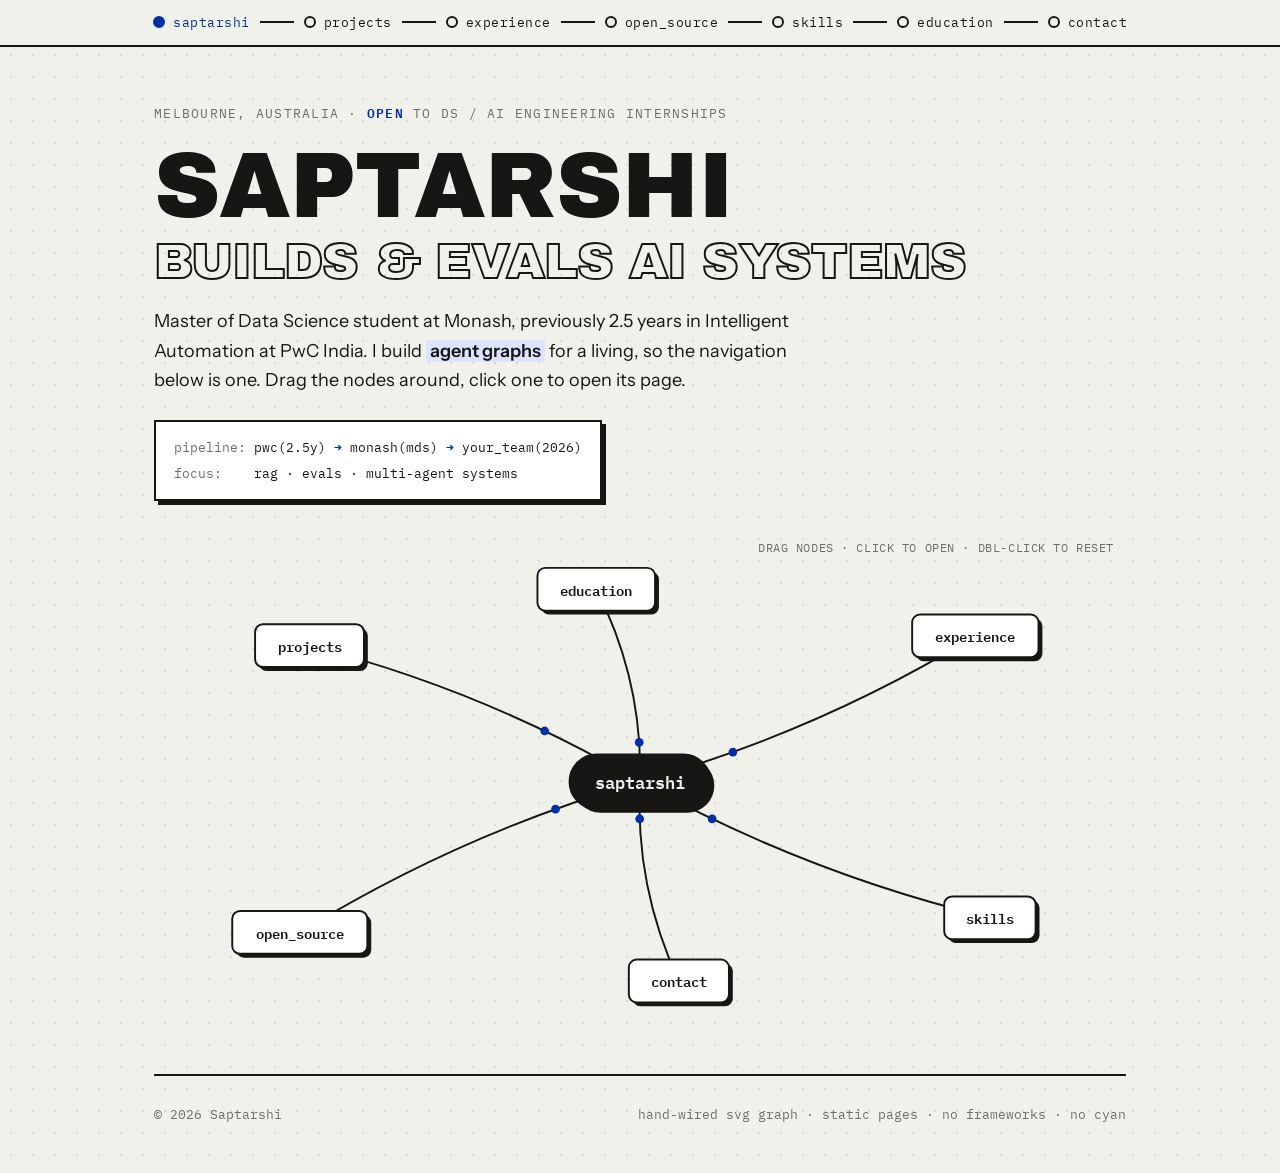
==== commit fe217c19: "fixed name" ====
--- a/index.html
+++ b/index.html
@@ -3,7 +3,7 @@
 <head>
 <meta charset="UTF-8">
 <meta name="viewport" content="width=device-width, initial-scale=1.0">
-<title>Saptarshi · AI Engineering Portfolio</title>
+<title>Saptarshi Kuila · AI Engineering Portfolio</title>
 <meta name="description" content="Saptarshi: Master of Data Science student at Monash University and ex-PwC Intelligent Automation. Building RAG pipelines, multi-agent systems, and the evals to prove they work.">
 <link rel="preconnect" href="https://fonts.googleapis.com">
 <link rel="preconnect" href="https://fonts.gstatic.com" crossorigin>
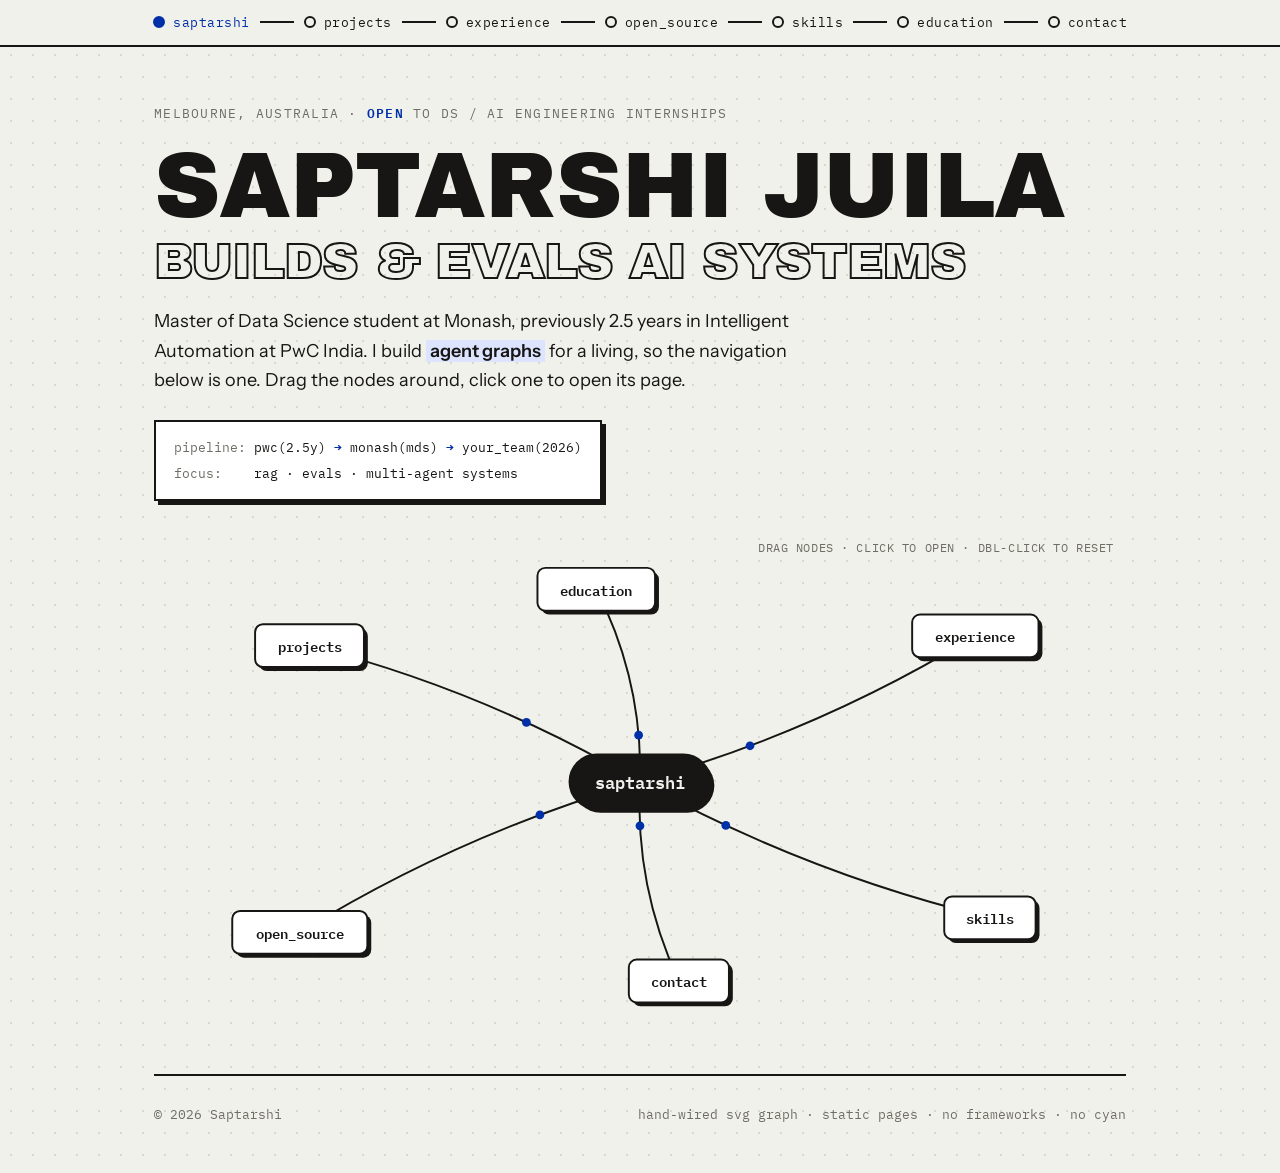
==== commit 501ef219: "fixed name" ====
--- a/index.html
+++ b/index.html
@@ -35,7 +35,7 @@
   <header class="hero">
     <p class="eyebrow">Melbourne, Australia · <b>open</b> to DS / AI engineering internships</p>
     <h1>
-      Saptarshi<!-- TODO: surname -->
+      Saptarshi Juila
       <span class="hollow">builds &amp; evals ai systems</span>
     </h1>
     <p class="lede">
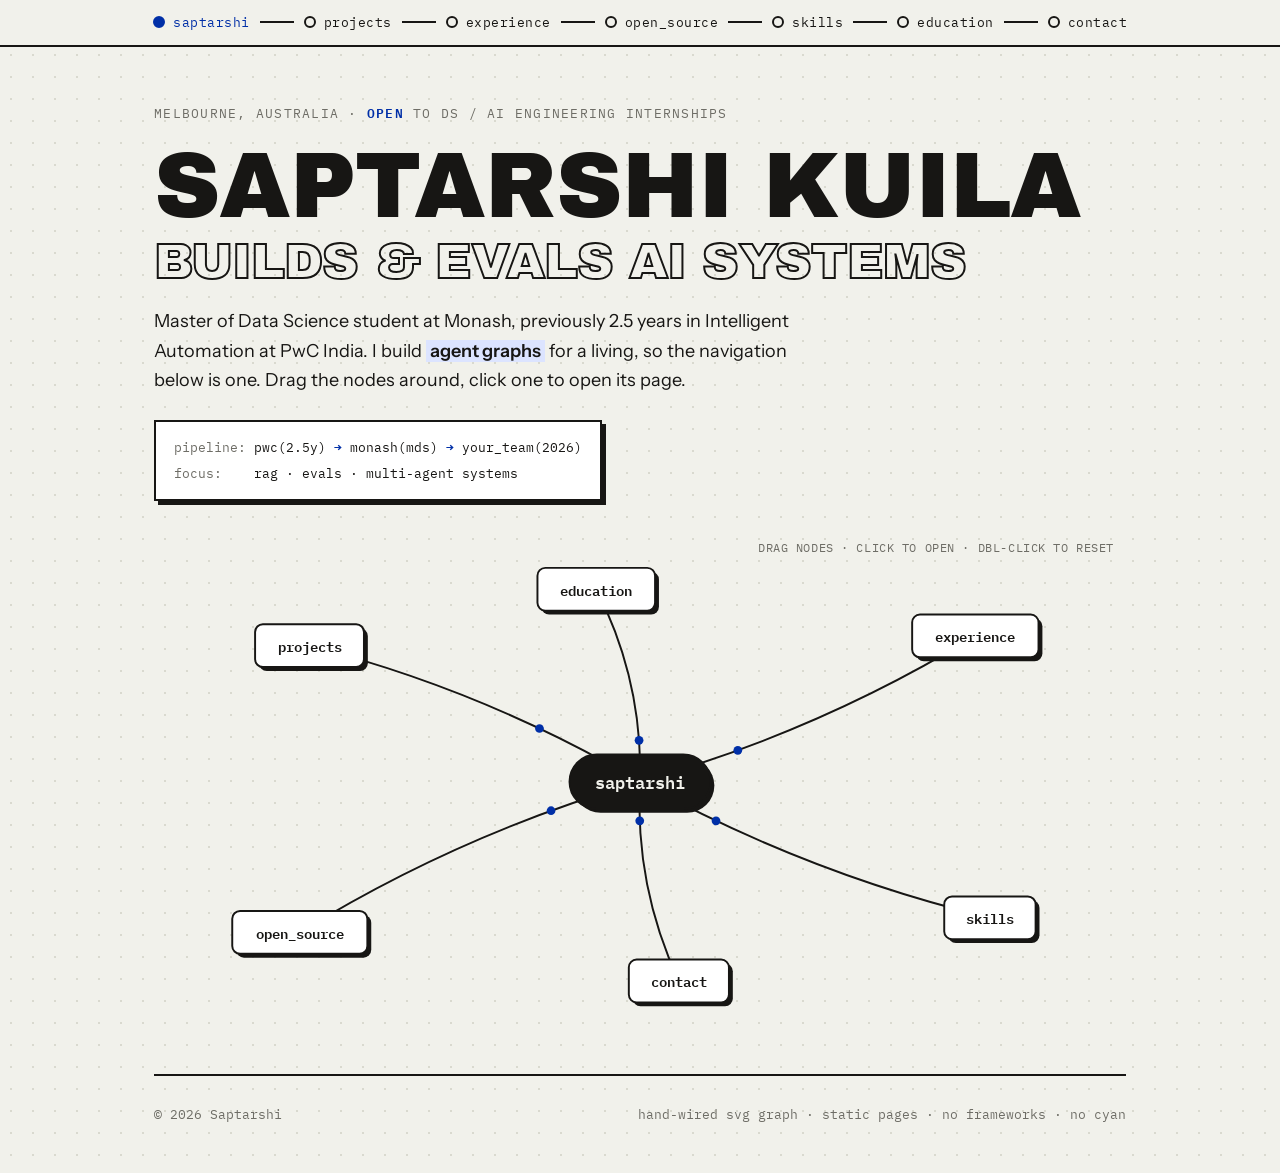
==== commit ca3fb009: "name fix" ====
--- a/index.html
+++ b/index.html
@@ -35,7 +35,7 @@
   <header class="hero">
     <p class="eyebrow">Melbourne, Australia · <b>open</b> to DS / AI engineering internships</p>
     <h1>
-      Saptarshi Juila
+      Saptarshi Kuila<br>
       <span class="hollow">builds &amp; evals ai systems</span>
     </h1>
     <p class="lede">
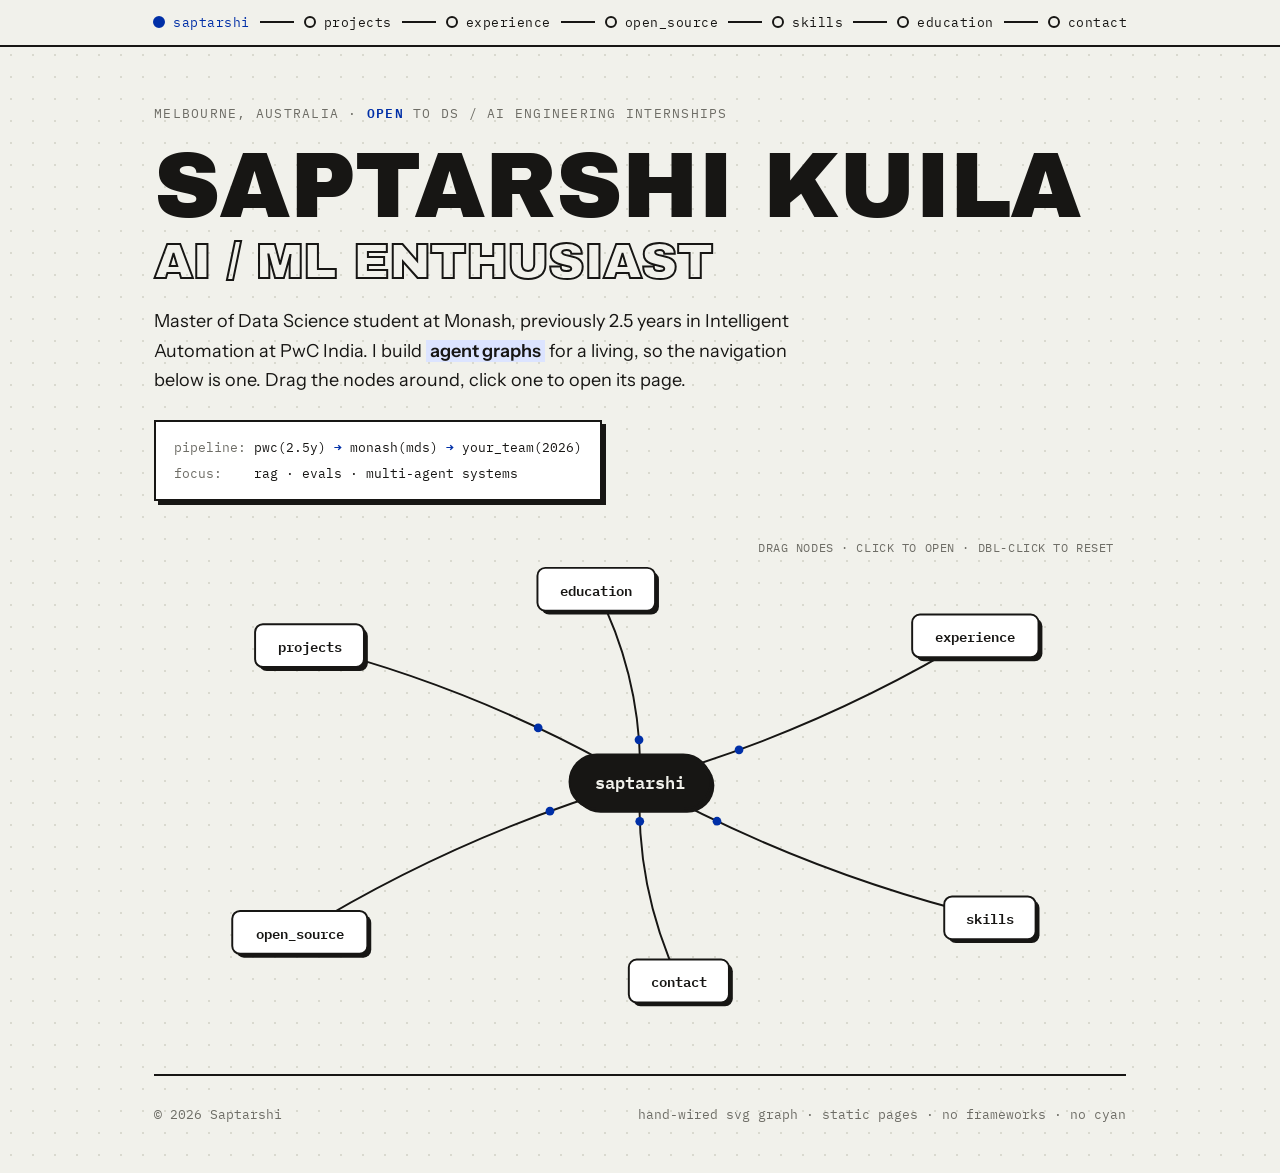
==== commit ffbe2b7c: "title fix" ====
--- a/index.html
+++ b/index.html
@@ -36,7 +36,7 @@
     <p class="eyebrow">Melbourne, Australia · <b>open</b> to DS / AI engineering internships</p>
     <h1>
       Saptarshi Kuila<br>
-      <span class="hollow">builds &amp; evals ai systems</span>
+      <span class="hollow">AI / ML Enthusiast</span>
     </h1>
     <p class="lede">
       Master of Data Science student at Monash, previously 2.5 years in Intelligent
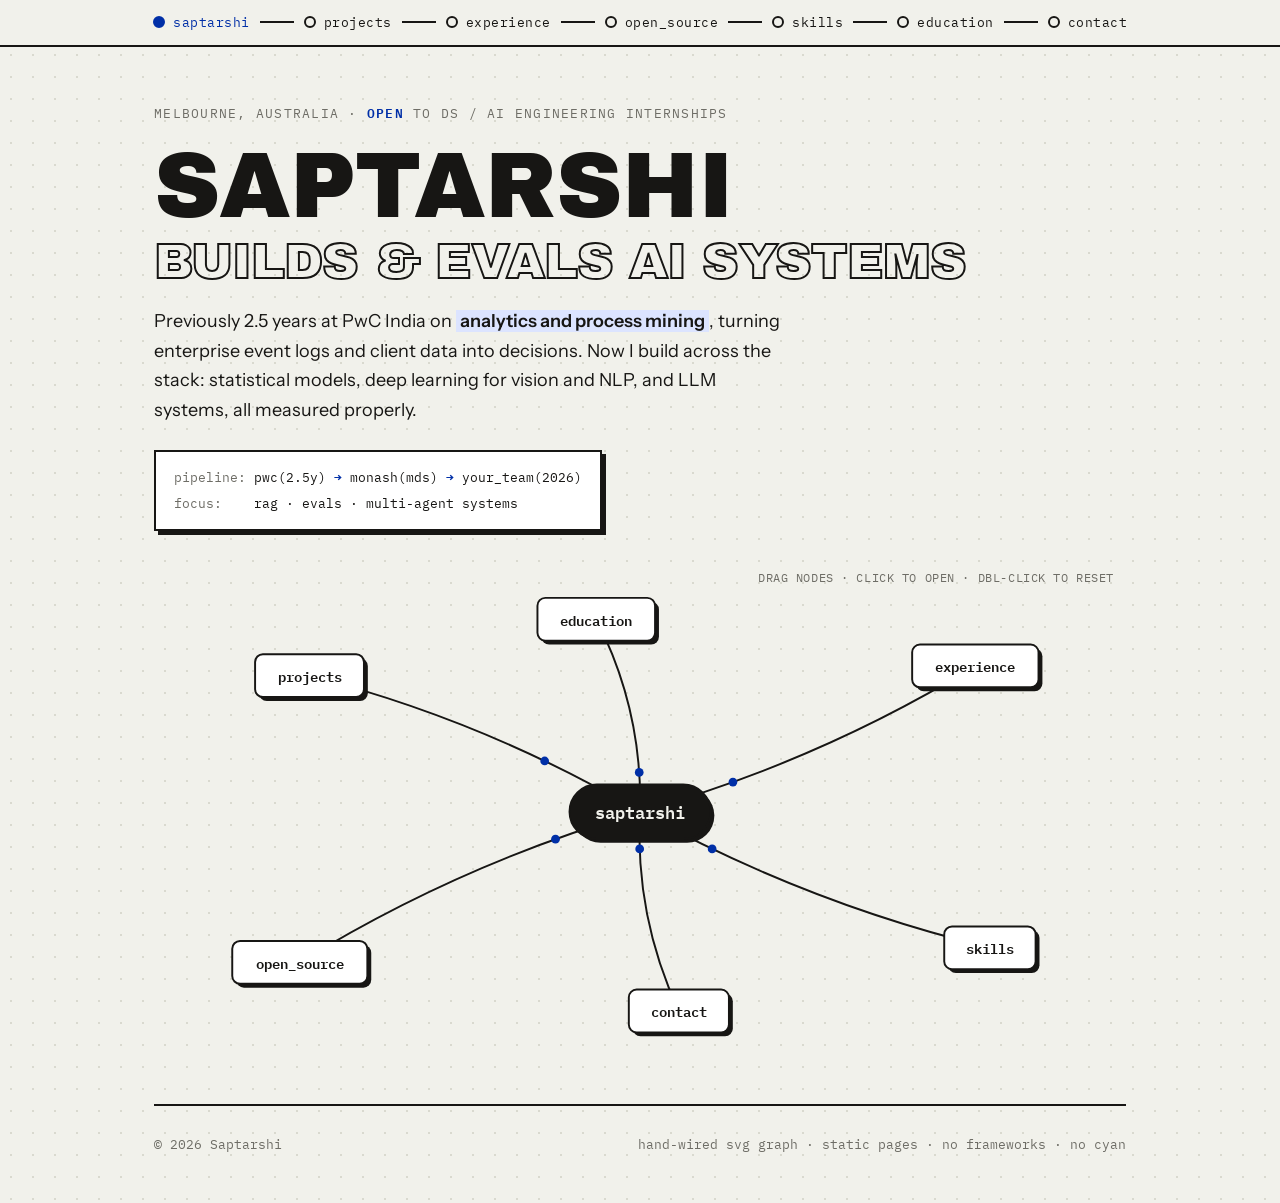
==== commit 5dbf5436: "new changes" ====
--- a/index.html
+++ b/index.html
@@ -3,7 +3,7 @@
 <head>
 <meta charset="UTF-8">
 <meta name="viewport" content="width=device-width, initial-scale=1.0">
-<title>Saptarshi Kuila · AI Engineering Portfolio</title>
+<title>Saptarshi · AI Engineering Portfolio</title>
 <meta name="description" content="Saptarshi: Master of Data Science student at Monash University and ex-PwC Intelligent Automation. Building RAG pipelines, multi-agent systems, and the evals to prove they work.">
 <link rel="preconnect" href="https://fonts.googleapis.com">
 <link rel="preconnect" href="https://fonts.gstatic.com" crossorigin>
@@ -35,13 +35,14 @@
   <header class="hero">
     <p class="eyebrow">Melbourne, Australia · <b>open</b> to DS / AI engineering internships</p>
     <h1>
-      Saptarshi Kuila<br>
-      <span class="hollow">AI / ML Enthusiast</span>
+      Saptarshi<!-- TODO: surname -->
+      <span class="hollow">builds &amp; evals ai systems</span>
     </h1>
     <p class="lede">
-      Master of Data Science student at Monash, previously 2.5 years in Intelligent
-      Automation at PwC India. I build <b>agent graphs</b> for a living,
-      so the navigation below is one. Drag the nodes around, click one to open its page.
+      Previously 2.5 years at PwC India on <b>analytics and process mining</b>,
+      turning enterprise event logs and client data into decisions. Now I build
+      across the stack: statistical models, deep learning for vision and NLP, and
+      LLM systems, all measured properly.
     </p>
     <div class="spec">
       <span class="k">pipeline:</span> pwc(2.5y) <span class="arrow">→</span> monash(mds) <span class="arrow">→</span> your_team(2026)<br>
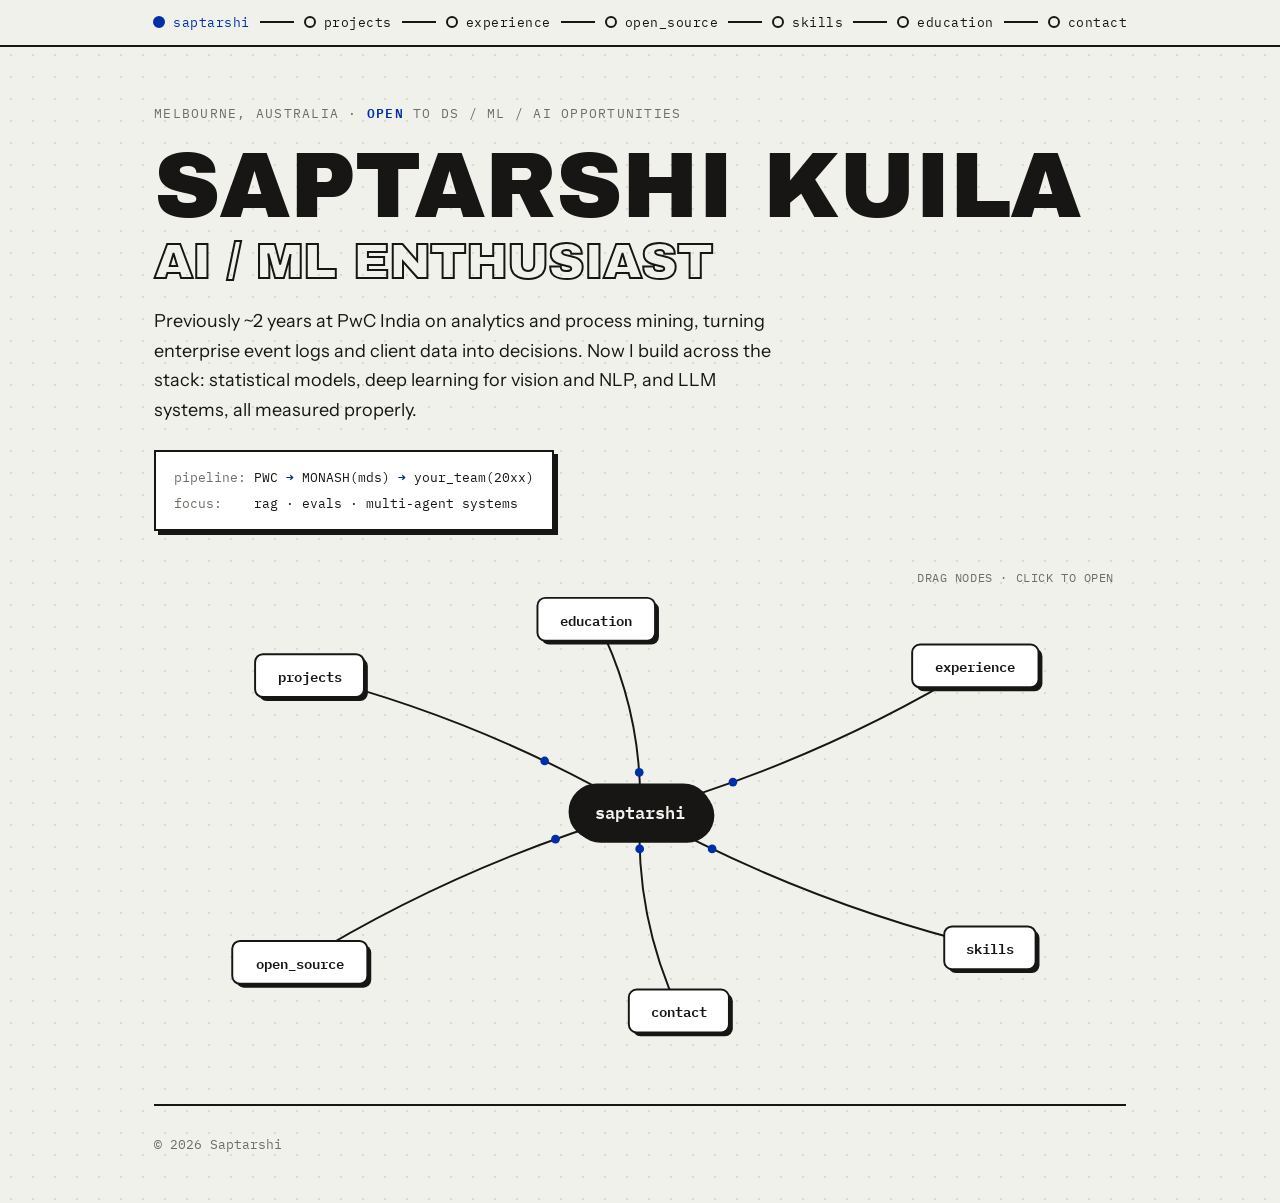
==== commit 3abdb070: "front page fixes" ====
--- a/index.html
+++ b/index.html
@@ -3,7 +3,7 @@
 <head>
 <meta charset="UTF-8">
 <meta name="viewport" content="width=device-width, initial-scale=1.0">
-<title>Saptarshi · AI Engineering Portfolio</title>
+<title>Saptarshi · AI/ML Portfolio</title>
 <meta name="description" content="Saptarshi: Master of Data Science student at Monash University and ex-PwC Intelligent Automation. Building RAG pipelines, multi-agent systems, and the evals to prove they work.">
 <link rel="preconnect" href="https://fonts.googleapis.com">
 <link rel="preconnect" href="https://fonts.gstatic.com" crossorigin>
@@ -33,31 +33,31 @@
 <div class="wrap">
 
   <header class="hero">
-    <p class="eyebrow">Melbourne, Australia · <b>open</b> to DS / AI engineering internships</p>
+    <p class="eyebrow">Melbourne, Australia · <b>open</b> to DS / ML / AI opportunities</p>
     <h1>
-      Saptarshi<!-- TODO: surname -->
-      <span class="hollow">builds &amp; evals ai systems</span>
+      Saptarshi Kuila
+      <span class="hollow">AI / ML Enthusiast</span>
     </h1>
     <p class="lede">
-      Previously 2.5 years at PwC India on <b>analytics and process mining</b>,
+      Previously ~2 years at PwC India on analytics and process mining,
       turning enterprise event logs and client data into decisions. Now I build
       across the stack: statistical models, deep learning for vision and NLP, and
       LLM systems, all measured properly.
     </p>
     <div class="spec">
-      <span class="k">pipeline:</span> pwc(2.5y) <span class="arrow">→</span> monash(mds) <span class="arrow">→</span> your_team(2026)<br>
+      <span class="k">pipeline:</span> PWC <span class="arrow">→</span> MONASH(mds) <span class="arrow">→</span> your_team(20xx)<br>
       <span class="k">focus:&nbsp;&nbsp;&nbsp;</span> rag · evals · multi-agent systems
     </div>
   </header>
 
   <div class="graph-wrap">
-    <span class="graph-hint">drag nodes · click to open · dbl-click to reset</span>
+    <span class="graph-hint">drag nodes · click to open </span>
     <svg id="graph" role="navigation" aria-label="Portfolio navigation graph"></svg>
   </div>
 
   <footer>
     <span>© <span id="year">2026</span> Saptarshi</span>
-    <span>hand-wired svg graph · static pages · no frameworks · no cyan</span>
+    
   </footer>
 
 </div>
